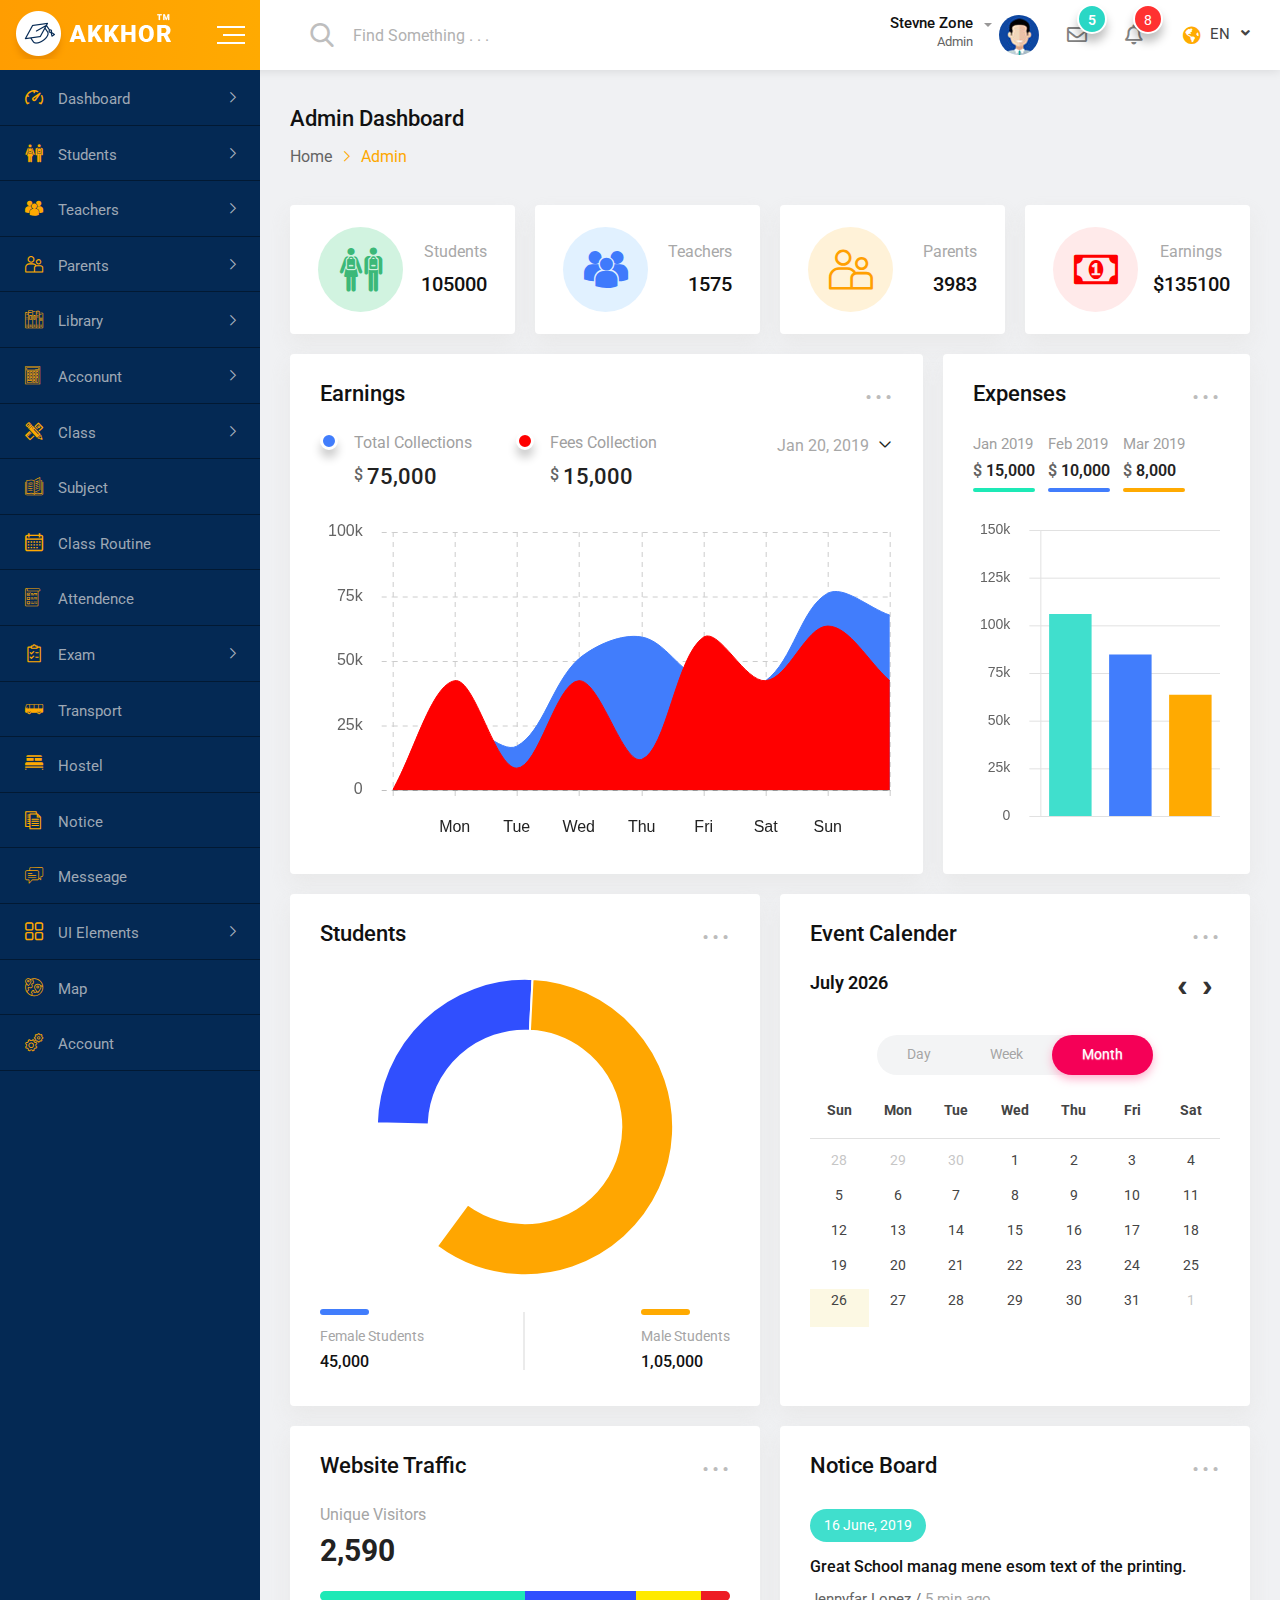
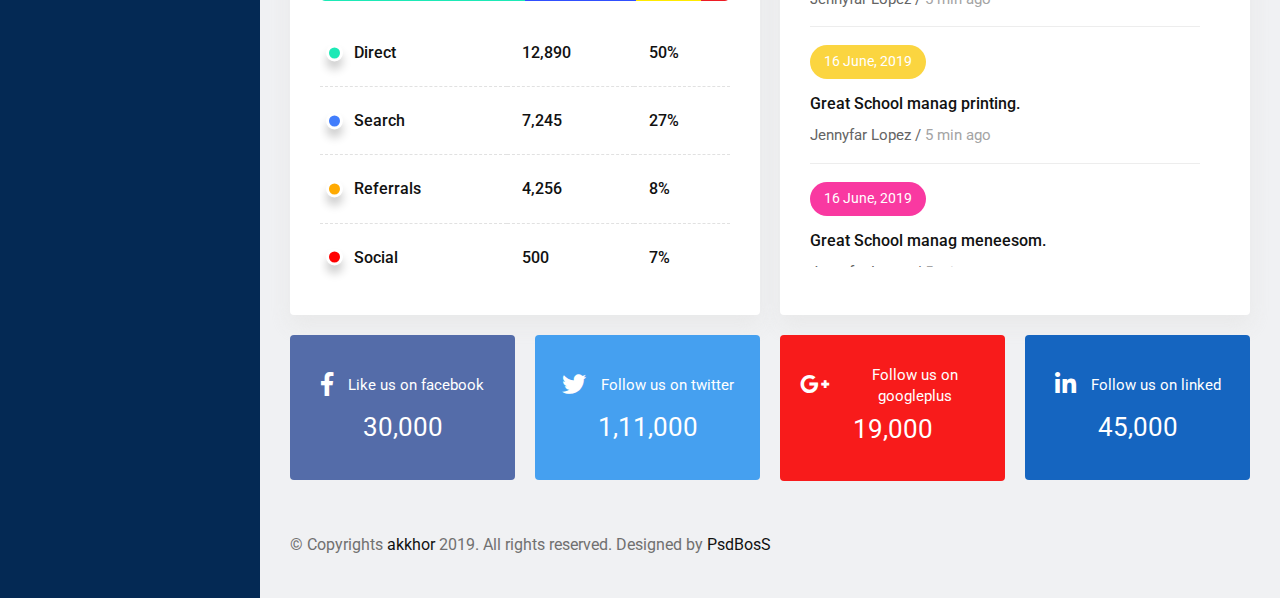
==== modules/dashboard/admin_dashboard.html @ e524b9a3 "First Push with Corrected Format" ====
<!doctype html>
<html class="no-js" lang="">

<head>
<meta charset="utf-8">
<meta http-equiv="x-ua-compatible" content="ie=edge">
<title>AKKHOR | Home 1</title>
<meta name="description" content="">
<meta name="viewport" content="width=device-width, initial-scale=1">
<!-- Favicon -->
<link rel="shortcut icon" type="image/x-icon" href="img/favicon.png">
<!-- Normalize CSS -->
<link rel="stylesheet" href="css/normalize.css">
<!-- Main CSS -->
<link rel="stylesheet" href="css/main.css">
<!-- Bootstrap CSS -->
<link rel="stylesheet" href="css/bootstrap.min.css">
<!-- Fontawesome CSS -->
<link rel="stylesheet" href="css/all.min.css">
<!-- Flaticon CSS -->
<link rel="stylesheet" href="fonts/flaticon.css">
<!-- Full Calender CSS -->
<link rel="stylesheet" href="css/fullcalendar.min.css">
<!-- Animate CSS -->
<link rel="stylesheet" href="css/animate.min.css">
<!-- Custom CSS -->
<link rel="stylesheet" href="css/style.css">
<!-- Modernize js -->
<script src="js/modernizr-3.6.0.min.js"></script>
</head>



<body>
<!-- Preloader Start Here -->
<div id="preloader"></div>
<!-- Preloader End Here -->
<div id="wrapper" class="wrapper bg-ash">
<!-- Header Menu Area Start Here -->
<div class="navbar navbar-expand-md header-menu-one bg-light">
<div class="nav-bar-header-one">
<div class="header-logo">
<a href="index.html">
<img src="img/logo.png" alt="logo">
</a>
</div>


<div class="toggle-button sidebar-toggle">
<button type="button" class="item-link">
<span class="btn-icon-wrap">
<span></span>
<span></span>
<span></span>
</span>
</button>
</div>

</div>
<div class="d-md-none mobile-nav-bar">
<button class="navbar-toggler pulse-animation" type="button" data-toggle="collapse" data-target="#mobile-navbar" aria-expanded="false">
<i class="far fa-arrow-alt-circle-down"></i>
</button>
<button type="button" class="navbar-toggler sidebar-toggle-mobile">
<i class="fas fa-bars"></i>
</button>
</div>
<div class="header-main-menu collapse navbar-collapse" id="mobile-navbar">
<ul class="navbar-nav">
<li class="navbar-item header-search-bar">
<div class="input-group stylish-input-group">
<span class="input-group-addon">
<button type="submit">
<span class="flaticon-search" aria-hidden="true"></span>
</button>
</span>
<input type="text" class="form-control" placeholder="Find Something . . .">
</div>
</li>
</ul>
<ul class="navbar-nav">
<li class="navbar-item dropdown header-admin">
<a class="navbar-nav-link dropdown-toggle" href="#" role="button" data-toggle="dropdown"
aria-expanded="false">
<div class="admin-title">
<h5 class="item-title">Stevne Zone</h5>
<span>Admin</span>
</div>
<div class="admin-img">
<img src="img/figure/admin.jpg" alt="Admin">
</div>
</a>
<div class="dropdown-menu dropdown-menu-right">
<div class="item-header">
<h6 class="item-title">Steven Zone</h6>
</div>
<div class="item-content">
<ul class="settings-list">
<li><a href="#"><i class="flaticon-user"></i>My Profile</a></li>
<li><a href="#"><i class="flaticon-list"></i>Task</a></li>
<li><a href="#"><i class="flaticon-chat-comment-oval-speech-bubble-with-text-lines"></i>Message</a></li>
<li><a href="#"><i class="flaticon-gear-loading"></i>Account Settings</a></li>
<li><a href="login.html"><i class="flaticon-turn-off"></i>Log Out</a></li>
</ul>
</div>
</div>
</li>
<li class="navbar-item dropdown header-message">
<a class="navbar-nav-link dropdown-toggle" href="#" role="button" data-toggle="dropdown"
aria-expanded="false">
<i class="far fa-envelope"></i>
<div class="item-title d-md-none text-16 mg-l-10">Message</div>
<span>5</span>
</a>

<div class="dropdown-menu dropdown-menu-right">
<div class="item-header">
<h6 class="item-title">05 Message</h6>
</div>
<div class="item-content">
<div class="media">
<div class="item-img bg-skyblue author-online">
<img src="img/figure/student11.png" alt="img">
</div>
<div class="media-body space-sm">
<div class="item-title">
<a href="#">
<span class="item-name">Maria Zaman</span> 
<span class="item-time">18:30</span> 
</a>  
</div>
<p>What is the reason of buy this item. 
Is it usefull for me.....</p>
</div>
</div>
<div class="media">
<div class="item-img bg-yellow author-online">
<img src="img/figure/student12.png" alt="img">
</div>
<div class="media-body space-sm">
<div class="item-title">
<a href="#">
<span class="item-name">Benny Roy</span> 
<span class="item-time">10:35</span> 
</a>  
</div>
<p>What is the reason of buy this item. 
Is it usefull for me.....</p>
</div>
</div>
<div class="media">
<div class="item-img bg-pink">
<img src="img/figure/student13.png" alt="img">
</div>
<div class="media-body space-sm">
<div class="item-title">
<a href="#">
<span class="item-name">Steven</span> 
<span class="item-time">02:35</span> 
</a>  
</div>
<p>What is the reason of buy this item. 
Is it usefull for me.....</p>
</div>
</div>
<div class="media">
<div class="item-img bg-violet-blue">
<img src="img/figure/student11.png" alt="img">
</div>
<div class="media-body space-sm">
<div class="item-title">
<a href="#">
<span class="item-name">Joshep Joe</span> 
<span class="item-time">12:35</span> 
</a>  
</div>
<p>What is the reason of buy this item. 
Is it usefull for me.....</p>
</div>
</div>
</div>
</div>
</li>
<li class="navbar-item dropdown header-notification">
<a class="navbar-nav-link dropdown-toggle" href="#" role="button" data-toggle="dropdown"
aria-expanded="false">
<i class="far fa-bell"></i>
<div class="item-title d-md-none text-16 mg-l-10">Notification</div>
<span>8</span>
</a>

<div class="dropdown-menu dropdown-menu-right">
<div class="item-header">
<h6 class="item-title">03 Notifiacations</h6>
</div>
<div class="item-content">
<div class="media">
<div class="item-icon bg-skyblue">
<i class="fas fa-check"></i>
</div>
<div class="media-body space-sm">
<div class="post-title">Complete Today Task</div>
<span>1 Mins ago</span>
</div>
</div>
<div class="media">
<div class="item-icon bg-orange">
<i class="fas fa-calendar-alt"></i>
</div>
<div class="media-body space-sm">
<div class="post-title">Director Metting</div>
<span>20 Mins ago</span>
</div>
</div>
<div class="media">
<div class="item-icon bg-violet-blue">
<i class="fas fa-cogs"></i>
</div>
<div class="media-body space-sm">
<div class="post-title">Update Password</div>
<span>45 Mins ago</span>
</div>
</div>
</div>
</div>
</li>
<li class="navbar-item dropdown header-language">
<a class="navbar-nav-link dropdown-toggle" href="#" role="button" 
data-toggle="dropdown" aria-expanded="false"><i class="fas fa-globe-americas"></i>EN</a>
<div class="dropdown-menu dropdown-menu-right">
<a class="dropdown-item" href="#">English</a>
<a class="dropdown-item" href="#">Spanish</a>
<a class="dropdown-item" href="#">Franchis</a>
<a class="dropdown-item" href="#">Chiness</a>
</div>
</li>
</ul>
</div>
</div>
<!-- Header Menu Area End Here -->


<!-- Page Area Start Here -->
<div class="dashboard-page-one">
<!-- Sidebar Area Start Here -->
<div class="sidebar-main sidebar-menu-one sidebar-expand-md sidebar-color">
<div class="mobile-sidebar-header d-md-none">
<div class="header-logo">
<a href="index.html"><img src="img/logo1.png" alt="logo"></a>
</div>
</div>
<div class="sidebar-menu-content">
<ul class="nav nav-sidebar-menu sidebar-toggle-view">
<li class="nav-item sidebar-nav-item">
<a href="#" class="nav-link"><i class="flaticon-dashboard"></i><span>Dashboard</span></a>
<ul class="nav sub-group-menu">
<li class="nav-item">
<a href="index.html" class="nav-link"><i class="fas fa-angle-right"></i>Admin</a>
</li>
<li class="nav-item">
<a href="index3.html" class="nav-link"><i
class="fas fa-angle-right"></i>Students</a>
</li>
<li class="nav-item">
<a href="index4.html" class="nav-link"><i class="fas fa-angle-right"></i>Parents</a>
</li>
<li class="nav-item">
<a href="index5.html" class="nav-link"><i
class="fas fa-angle-right"></i>Teachers</a>
</li>
</ul>
</li>
<li class="nav-item sidebar-nav-item">
<a href="#" class="nav-link"><i class="flaticon-classmates"></i><span>Students</span></a>
<ul class="nav sub-group-menu">
<li class="nav-item">
<a href="all-student.html" class="nav-link"><i class="fas fa-angle-right"></i>All
Students</a>
</li>
<li class="nav-item">
<a href="student-details.html" class="nav-link"><i
class="fas fa-angle-right"></i>Student Details</a>
</li>
<li class="nav-item">
<a href="admit-form.html" class="nav-link"><i
class="fas fa-angle-right"></i>Admission Form</a>
</li>
<li class="nav-item">
<a href="student-promotion.html" class="nav-link"><i
class="fas fa-angle-right"></i>Student Promotion</a>
</li>
</ul>
</li>
<li class="nav-item sidebar-nav-item">
<a href="#" class="nav-link"><i
class="flaticon-multiple-users-silhouette"></i><span>Teachers</span></a>
<ul class="nav sub-group-menu">
<li class="nav-item">
<a href="all-teacher.html" class="nav-link"><i class="fas fa-angle-right"></i>All
Teachers</a>
</li>
<li class="nav-item">
<a href="teacher-details.html" class="nav-link"><i
class="fas fa-angle-right"></i>Teacher Details</a>
</li>
<li class="nav-item">
<a href="add-teacher.html" class="nav-link"><i class="fas fa-angle-right"></i>Add
Teacher</a>
</li>
<li class="nav-item">
<a href="teacher-payment.html" class="nav-link"><i
class="fas fa-angle-right"></i>Payment</a>
</li>
</ul>
</li>
<li class="nav-item sidebar-nav-item">
<a href="#" class="nav-link"><i class="flaticon-couple"></i><span>Parents</span></a>
<ul class="nav sub-group-menu">
<li class="nav-item">
<a href="all-parents.html" class="nav-link"><i class="fas fa-angle-right"></i>All
Parents</a>
</li>
<li class="nav-item">
<a href="parents-details.html" class="nav-link"><i
class="fas fa-angle-right"></i>Parents Details</a>
</li>
<li class="nav-item">
<a href="add-parents.html" class="nav-link"><i class="fas fa-angle-right"></i>Add
Parent</a>
</li>
</ul>
</li>
<li class="nav-item sidebar-nav-item">
<a href="#" class="nav-link"><i class="flaticon-books"></i><span>Library</span></a>
<ul class="nav sub-group-menu">
<li class="nav-item">
<a href="all-book.html" class="nav-link"><i class="fas fa-angle-right"></i>All
Book</a>
</li>
<li class="nav-item">
<a href="add-book.html" class="nav-link"><i class="fas fa-angle-right"></i>Add New
Book</a>
</li>
</ul>
</li>
<li class="nav-item sidebar-nav-item">
<a href="#" class="nav-link"><i class="flaticon-technological"></i><span>Acconunt</span></a>
<ul class="nav sub-group-menu">
<li class="nav-item">
<a href="all-fees.html" class="nav-link"><i class="fas fa-angle-right"></i>All Fees
Collection</a>
</li>
<li class="nav-item">
<a href="all-expense.html" class="nav-link"><i
class="fas fa-angle-right"></i>Expenses</a>
</li>
<li class="nav-item">
<a href="add-expense.html" class="nav-link"><i class="fas fa-angle-right"></i>Add
Expenses</a>
</li>
</ul>
</li>
<li class="nav-item sidebar-nav-item">
<a href="#" class="nav-link"><i
class="flaticon-maths-class-materials-cross-of-a-pencil-and-a-ruler"></i><span>Class</span></a>
<ul class="nav sub-group-menu">
<li class="nav-item">
<a href="all-class.html" class="nav-link"><i class="fas fa-angle-right"></i>All
Classes</a>
</li>
<li class="nav-item">
<a href="add-class.html" class="nav-link"><i class="fas fa-angle-right"></i>Add New
Class</a>
</li>
</ul>
</li>
<li class="nav-item">
<a href="all-subject.html" class="nav-link"><i
class="flaticon-open-book"></i><span>Subject</span></a>
</li>
<li class="nav-item">
<a href="class-routine.html" class="nav-link"><i class="flaticon-calendar"></i><span>Class
Routine</span></a>
</li>
<li class="nav-item">
<a href="student-attendence.html" class="nav-link"><i
class="flaticon-checklist"></i><span>Attendence</span></a>
</li>
<li class="nav-item sidebar-nav-item">
<a href="#" class="nav-link"><i class="flaticon-shopping-list"></i><span>Exam</span></a>
<ul class="nav sub-group-menu">
<li class="nav-item">
<a href="exam-schedule.html" class="nav-link"><i class="fas fa-angle-right"></i>Exam
Schedule</a>
</li>
<li class="nav-item">
<a href="exam-grade.html" class="nav-link"><i class="fas fa-angle-right"></i>Exam
Grades</a>
</li>
</ul>
</li>
<li class="nav-item">
<a href="transport.html" class="nav-link"><i
class="flaticon-bus-side-view"></i><span>Transport</span></a>
</li>
<li class="nav-item">
<a href="hostel.html" class="nav-link"><i class="flaticon-bed"></i><span>Hostel</span></a>
</li>
<li class="nav-item">
<a href="notice-board.html" class="nav-link"><i
class="flaticon-script"></i><span>Notice</span></a>
</li>
<li class="nav-item">
<a href="messaging.html" class="nav-link"><i
class="flaticon-chat"></i><span>Messeage</span></a>
</li>
<li class="nav-item sidebar-nav-item">
<a href="#" class="nav-link"><i class="flaticon-menu-1"></i><span>UI Elements</span></a>
<ul class="nav sub-group-menu">
<li class="nav-item">
<a href="notification-alart.html" class="nav-link"><i class="fas fa-angle-right"></i>Alart</a>
</li>
<li class="nav-item">
<a href="button.html" class="nav-link"><i class="fas fa-angle-right"></i>Button</a>
</li>
<li class="nav-item">
<a href="grid.html" class="nav-link"><i class="fas fa-angle-right"></i>Grid</a>
</li>
<li class="nav-item">
<a href="modal.html" class="nav-link"><i class="fas fa-angle-right"></i>Modal</a>
</li>
<li class="nav-item">
<a href="progress-bar.html" class="nav-link"><i class="fas fa-angle-right"></i>Progress Bar</a>
</li>
<li class="nav-item">
<a href="ui-tab.html" class="nav-link"><i class="fas fa-angle-right"></i>Tab</a>
</li>
<li class="nav-item">
<a href="ui-widget.html" class="nav-link"><i
class="fas fa-angle-right"></i>Widget</a>
</li>
</ul>
</li>
<li class="nav-item">
<a href="map.html" class="nav-link"><i
class="flaticon-planet-earth"></i><span>Map</span></a>
</li>
<li class="nav-item">
<a href="account-settings.html" class="nav-link"><i
class="flaticon-settings"></i><span>Account</span></a>
</li>
</ul>
</div>
</div>
<!-- Sidebar Area End Here -->



<div class="dashboard-content-one">
<!-- Breadcubs Area Start Here -->
<div class="breadcrumbs-area">
<h3>Admin Dashboard</h3>
<ul>
<li>
<a href="index.html">Home</a>
</li>
<li>Admin</li>
</ul>
</div>
<!-- Breadcubs Area End Here -->



<!-- Dashboard summery Start Here -->
<div class="row gutters-20">
<div class="col-xl-3 col-sm-6 col-12">
<div class="dashboard-summery-one mg-b-20">
<div class="row align-items-center">
<div class="col-6">
<div class="item-icon bg-light-green ">
<i class="flaticon-classmates text-green"></i>
</div>
</div>
<div class="col-6">
<div class="item-content">
<div class="item-title">Students</div>
<div class="item-number"><span class="counter" data-num="150000">1,50,000</span></div>
</div>
</div>
</div>
</div>
</div>
<div class="col-xl-3 col-sm-6 col-12">
<div class="dashboard-summery-one mg-b-20">
<div class="row align-items-center">
<div class="col-6">
<div class="item-icon bg-light-blue">
<i class="flaticon-multiple-users-silhouette text-blue"></i>
</div>
</div>
<div class="col-6">
<div class="item-content">
<div class="item-title">Teachers</div>
<div class="item-number"><span class="counter" data-num="2250">2,250</span></div>
</div>
</div>
</div>
</div>
</div>
<div class="col-xl-3 col-sm-6 col-12">
<div class="dashboard-summery-one mg-b-20">
<div class="row align-items-center">
<div class="col-6">
<div class="item-icon bg-light-yellow">
<i class="flaticon-couple text-orange"></i>
</div>
</div>
<div class="col-6">
<div class="item-content">
<div class="item-title">Parents</div>
<div class="item-number"><span class="counter" data-num="5690">5,690</span></div>
</div>
</div>
</div>
</div>
</div>
<div class="col-xl-3 col-sm-6 col-12">
<div class="dashboard-summery-one mg-b-20">
<div class="row align-items-center">
<div class="col-6">
<div class="item-icon bg-light-red">
<i class="flaticon-money text-red"></i>
</div>
</div>
<div class="col-6">
<div class="item-content">
<div class="item-title">Earnings</div>
<div class="item-number"><span>$</span><span class="counter" data-num="193000">1,93,000</span></div>
</div>
</div>
</div>
</div>
</div>
</div>
<!-- Dashboard summery End Here -->



<!-- Dashboard Content Start Here -->
<div class="row gutters-20">
<div class="col-12 col-xl-8 col-6-xxxl">
<div class="card dashboard-card-one pd-b-20">
<div class="card-body">
<div class="heading-layout1">
<div class="item-title">
<h3>Earnings</h3>
</div>
<div class="dropdown">
<a class="dropdown-toggle" href="#" role="button" data-toggle="dropdown"
aria-expanded="false">...</a>

<div class="dropdown-menu dropdown-menu-right">
<a class="dropdown-item" href="#"><i
class="fas fa-times text-orange-red"></i>Close</a>
<a class="dropdown-item" href="#"><i
class="fas fa-cogs text-dark-pastel-green"></i>Edit</a>
<a class="dropdown-item" href="#"><i
class="fas fa-redo-alt text-orange-peel"></i>Refresh</a>
</div>
</div>
</div>
<div class="earning-report">
<div class="item-content">
<div class="single-item pseudo-bg-blue">
<h4>Total Collections</h4>
<span>75,000</span>
</div>
<div class="single-item pseudo-bg-red">
<h4>Fees Collection</h4>
<span>15,000</span>
</div>
</div>
<div class="dropdown">
<a class="date-dropdown-toggle" href="#" role="button" data-toggle="dropdown"
aria-expanded="false">Jan 20, 2019</a>
<div class="dropdown-menu dropdown-menu-right">
<a class="dropdown-item" href="#">Jan 20, 2019</a>
<a class="dropdown-item" href="#">Jan 20, 2021</a>
<a class="dropdown-item" href="#">Jan 20, 2020</a>
</div>
</div>
</div>
<div class="earning-chart-wrap">
<canvas id="earning-line-chart" width="660" height="320"></canvas>
</div>
</div>
</div>
</div>
<div class="col-12 col-xl-4 col-3-xxxl">
<div class="card dashboard-card-two pd-b-20">
<div class="card-body">
<div class="heading-layout1">
<div class="item-title">
<h3>Expenses</h3>
</div>
<div class="dropdown">
<a class="dropdown-toggle" href="#" role="button" data-toggle="dropdown"
aria-expanded="false">...</a>

<div class="dropdown-menu dropdown-menu-right">
<a class="dropdown-item" href="#"><i
class="fas fa-times text-orange-red"></i>Close</a>
<a class="dropdown-item" href="#"><i
class="fas fa-cogs text-dark-pastel-green"></i>Edit</a>
<a class="dropdown-item" href="#"><i
class="fas fa-redo-alt text-orange-peel"></i>Refresh</a>
</div>
</div>
</div>
<div class="expense-report">
<div class="monthly-expense pseudo-bg-Aquamarine">
<div class="expense-date">Jan 2019</div>
<div class="expense-amount"><span>$</span> 15,000</div>
</div>
<div class="monthly-expense pseudo-bg-blue">
<div class="expense-date">Feb 2019</div>
<div class="expense-amount"><span>$</span> 10,000</div>
</div>
<div class="monthly-expense pseudo-bg-yellow">
<div class="expense-date">Mar 2019</div>
<div class="expense-amount"><span>$</span> 8,000</div>
</div>
</div>
<div class="expense-chart-wrap">
<canvas id="expense-bar-chart" width="100" height="300"></canvas>
</div>
</div>
</div>
</div>
<div class="col-12 col-xl-6 col-3-xxxl">
<div class="card dashboard-card-three pd-b-20">
<div class="card-body">
<div class="heading-layout1">
<div class="item-title">
<h3>Students</h3>
</div>
<div class="dropdown">
<a class="dropdown-toggle" href="#" role="button" data-toggle="dropdown"
aria-expanded="false">...</a>

<div class="dropdown-menu dropdown-menu-right">
<a class="dropdown-item" href="#"><i
class="fas fa-times text-orange-red"></i>Close</a>
<a class="dropdown-item" href="#"><i
class="fas fa-cogs text-dark-pastel-green"></i>Edit</a>
<a class="dropdown-item" href="#"><i
class="fas fa-redo-alt text-orange-peel"></i>Refresh</a>
</div>
</div>
</div>
<div class="doughnut-chart-wrap">
<canvas id="student-doughnut-chart" width="100" height="300"></canvas>
</div>
<div class="student-report">
<div class="student-count pseudo-bg-blue">
<h4 class="item-title">Female Students</h4>
<div class="item-number">45,000</div>
</div>
<div class="student-count pseudo-bg-yellow">
<h4 class="item-title">Male Students</h4>
<div class="item-number">1,05,000</div>
</div>
</div>
</div>
</div>
</div>
<div class="col-12 col-xl-6 col-4-xxxl">
<div class="card dashboard-card-four pd-b-20">
<div class="card-body">
<div class="heading-layout1">
<div class="item-title">
<h3>Event Calender</h3>
</div>
<div class="dropdown">
<a class="dropdown-toggle" href="#" role="button" data-toggle="dropdown"
aria-expanded="false">...</a>

<div class="dropdown-menu dropdown-menu-right">
<a class="dropdown-item" href="#"><i
class="fas fa-times text-orange-red"></i>Close</a>
<a class="dropdown-item" href="#"><i
class="fas fa-cogs text-dark-pastel-green"></i>Edit</a>
<a class="dropdown-item" href="#"><i
class="fas fa-redo-alt text-orange-peel"></i>Refresh</a>
</div>
</div>
</div>
<div class="calender-wrap">
<div id="fc-calender" class="fc-calender"></div>
</div>
</div>
</div>
</div>
<div class="col-lg-6 col-xl-6 col-4-xxxl">
<div class="card dashboard-card-five pd-b-20">
<div class="card-body pd-b-14">
<div class="heading-layout1">
<div class="item-title">
<h3>Website Traffic</h3>
</div>
<div class="dropdown">
<a class="dropdown-toggle" href="#" role="button" data-toggle="dropdown"
aria-expanded="false">...</a>

<div class="dropdown-menu dropdown-menu-right">
<a class="dropdown-item" href="#"><i
class="fas fa-times text-orange-red"></i>Close</a>
<a class="dropdown-item" href="#"><i
class="fas fa-cogs text-dark-pastel-green"></i>Edit</a>
<a class="dropdown-item" href="#"><i
class="fas fa-redo-alt text-orange-peel"></i>Refresh</a>
</div>
</div>
</div>
<h6 class="traffic-title">Unique Visitors</h6>
<div class="traffic-number">2,590</div>
<div class="traffic-bar">
<div class="direct" data-toggle="tooltip" data-placement="top" title="Direct">
</div>
<div class="search" data-toggle="tooltip" data-placement="top" title="Search">
</div>
<div class="referrals" data-toggle="tooltip" data-placement="top" title="Referrals">
</div>
<div class="social" data-toggle="tooltip" data-placement="top" title="Social">
</div>
</div>
<div class="traffic-table table-responsive">
<table class="table">
<tbody>
<tr>
<td class="t-title pseudo-bg-Aquamarine">Direct</td>
<td>12,890</td>
<td>50%</td>
</tr>
<tr>
<td class="t-title pseudo-bg-blue">Search</td>
<td>7,245</td>
<td>27%</td>
</tr>
<tr>
<td class="t-title pseudo-bg-yellow">Referrals</td>
<td>4,256</td>
<td>8%</td>
</tr>
<tr>
<td class="t-title pseudo-bg-red">Social</td>
<td>500</td>
<td>7%</td>
</tr>
</tbody>
</table>
</div>
</div>
</div>
</div>
<div class="col-lg-6 col-xl-6 col-4-xxxl">
<div class="card dashboard-card-six pd-b-20">
<div class="card-body">
<div class="heading-layout1 mg-b-17">
<div class="item-title">
<h3>Notice Board</h3>
</div>
<div class="dropdown">
<a class="dropdown-toggle" href="#" role="button" data-toggle="dropdown"
aria-expanded="false">...</a>

<div class="dropdown-menu dropdown-menu-right">
<a class="dropdown-item" href="#"><i
class="fas fa-times text-orange-red"></i>Close</a>
<a class="dropdown-item" href="#"><i
class="fas fa-cogs text-dark-pastel-green"></i>Edit</a>
<a class="dropdown-item" href="#"><i
class="fas fa-redo-alt text-orange-peel"></i>Refresh</a>
</div>
</div>
</div>
<div class="notice-box-wrap">
<div class="notice-list">
<div class="post-date bg-skyblue">16 June, 2019</div>
<h6 class="notice-title"><a href="#">Great School manag mene esom text of the
printing.</a></h6>
<div class="entry-meta"> Jennyfar Lopez / <span>5 min ago</span></div>
</div>
<div class="notice-list">
<div class="post-date bg-yellow">16 June, 2019</div>
<h6 class="notice-title"><a href="#">Great School manag printing.</a></h6>
<div class="entry-meta"> Jennyfar Lopez / <span>5 min ago</span></div>
</div>
<div class="notice-list">
<div class="post-date bg-pink">16 June, 2019</div>
<h6 class="notice-title"><a href="#">Great School manag meneesom.</a></h6>
<div class="entry-meta"> Jennyfar Lopez / <span>5 min ago</span></div>
</div>
<div class="notice-list">
<div class="post-date bg-skyblue">16 June, 2019</div>
<h6 class="notice-title"><a href="#">Great School manag mene esom text of the
printing.</a></h6>
<div class="entry-meta"> Jennyfar Lopez / <span>5 min ago</span></div>
</div>
<div class="notice-list">
<div class="post-date bg-yellow">16 June, 2019</div>
<h6 class="notice-title"><a href="#">Great School manag printing.</a></h6>
<div class="entry-meta"> Jennyfar Lopez / <span>5 min ago</span></div>
</div>
<div class="notice-list">
<div class="post-date bg-pink">16 June, 2019</div>
<h6 class="notice-title"><a href="#">Great School manag meneesom.</a></h6>
<div class="entry-meta"> Jennyfar Lopez / <span>5 min ago</span></div>
</div>
</div>
</div>
</div>
</div>
</div>
<!-- Dashboard Content End Here -->





<!-- Social Media Start Here -->
<div class="row gutters-20">
<div class="col-lg-3 col-sm-6 col-12">
<div class="card dashboard-card-seven">
<div class="social-media bg-fb hover-fb">
<div class="media media-none--lg">
<div class="social-icon">
<i class="fab fa-facebook-f"></i>
</div>
<div class="media-body space-sm">
<h6 class="item-title">Like us on facebook</h6>
</div>
</div>
<div class="social-like">30,000</div>
</div>
</div>
</div>
<div class="col-lg-3 col-sm-6 col-12">
<div class="card dashboard-card-seven">
<div class="social-media bg-twitter hover-twitter">
<div class="media media-none--lg">
<div class="social-icon">
<i class="fab fa-twitter"></i>
</div>
<div class="media-body space-sm">
<h6 class="item-title">Follow us on twitter</h6>
</div>
</div>
<div class="social-like">1,11,000</div>
</div>
</div>
</div>
<div class="col-lg-3 col-sm-6 col-12">
<div class="card dashboard-card-seven">
<div class="social-media bg-gplus hover-gplus">
<div class="media media-none--lg">
<div class="social-icon">
<i class="fab fa-google-plus-g"></i>
</div>
<div class="media-body space-sm">
<h6 class="item-title">Follow us on googleplus</h6>
</div>
</div>
<div class="social-like">19,000</div>
</div>
</div>
</div>
<div class="col-lg-3 col-sm-6 col-12">
<div class="card dashboard-card-seven">
<div class="social-media bg-linkedin hover-linked">
<div class="media media-none--lg">
<div class="social-icon">
<i class="fab fa-linkedin-in"></i>
</div>
<div class="media-body space-sm">
<h6 class="item-title">Follow us on linked</h6>
</div>
</div>
<div class="social-like">45,000</div>
</div>
</div>
</div>
</div>
<!-- Social Media End Here -->



<!-- Footer Area Start Here -->
<footer class="footer-wrap-layout1">
<div class="copyright">© Copyrights <a href="#">akkhor</a> 2019. All rights reserved. Designed by <a
href="#">PsdBosS</a></div>
</footer>
<!-- Footer Area End Here -->
</div>
</div>
<!-- Page Area End Here -->
</div>
<!-- jquery-->
<script src="js/jquery-3.3.1.min.js"></script>
<!-- Plugins js -->
<script src="js/plugins.js"></script>
<!-- Popper js -->
<script src="js/popper.min.js"></script>
<!-- Bootstrap js -->
<script src="js/bootstrap.min.js"></script>
<!-- Counterup Js -->
<script src="js/jquery.counterup.min.js"></script>
<!-- Moment Js -->
<script src="js/moment.min.js"></script>
<!-- Waypoints Js -->
<script src="js/jquery.waypoints.min.js"></script>
<!-- Scroll Up Js -->
<script src="js/jquery.scrollUp.min.js"></script>
<!-- Full Calender Js -->
<script src="js/fullcalendar.min.js"></script>
<!-- Chart Js -->
<script src="js/Chart.min.js"></script>
<!-- Custom Js -->
<script src="js/main.js"></script>

</body>

</html>
---- modules/dashboard/css/main.css ----
/*! HTML5 Boilerplate v6.1.0 | MIT License | https://html5boilerplate.com/ */

/*
 * What follows is the result of much research on cross-browser styling.
 * Credit left inline and big thanks to Nicolas Gallagher, Jonathan Neal,
 * Kroc Camen, and the H5BP dev community and team.
 */

/* ==========================================================================
   Base styles: opinionated defaults
   ========================================================================== */

html {
    color: #222;
    font-size: 1em;
    line-height: 1.4;
}

/*
 * Remove text-shadow in selection highlight:
 * https://twitter.com/miketaylr/status/12228805301
 *
 * Vendor-prefixed and regular ::selection selectors cannot be combined:
 * https://stackoverflow.com/a/16982510/7133471
 *
 * Customize the background color to match your design.
 */

::-moz-selection {
    background: #b3d4fc;
    text-shadow: none;
}

::selection {
    background: #b3d4fc;
    text-shadow: none;
}

/*
 * A better looking default horizontal rule
 */

hr {
    display: block;
    height: 1px;
    border: 0;
    border-top: 1px solid #ccc;
    margin: 1em 0;
    padding: 0;
}

/*
 * Remove the gap between audio, canvas, iframes,
 * images, videos and the bottom of their containers:
 * https://github.com/h5bp/html5-boilerplate/issues/440
 */

audio,
canvas,
iframe,
img,
svg,
video {
    vertical-align: middle;
}

/*
 * Remove default fieldset styles.
 */

fieldset {
    border: 0;
    margin: 0;
    padding: 0;
}

/*
 * Allow only vertical resizing of textareas.
 */

textarea {
    resize: vertical;
}

/* ==========================================================================
   Browser Upgrade Prompt
   ========================================================================== */

.browserupgrade {
    margin: 0.2em 0;
    background: #ccc;
    color: #000;
    padding: 0.2em 0;
}

/* ==========================================================================
   Author's custom styles
   ========================================================================== */

















/* ==========================================================================
   Helper classes
   ========================================================================== */

/*
 * Hide visually and from screen readers
 */

.hidden {
    display: none !important;
}

/*
 * Hide only visually, but have it available for screen readers:
 * https://snook.ca/archives/html_and_css/hiding-content-for-accessibility
 *
 * 1. For long content, line feeds are not interpreted as spaces and small width
 *    causes content to wrap 1 word per line:
 *    https://medium.com/@jessebeach/beware-smushed-off-screen-accessible-text-5952a4c2cbfe
 */

.visuallyhidden {
    border: 0;
    clip: rect(0 0 0 0);
    height: 1px;
    margin: -1px;
    overflow: hidden;
    padding: 0;
    position: absolute;
    width: 1px;
    white-space: nowrap; /* 1 */
}

/*
 * Extends the .visuallyhidden class to allow the element
 * to be focusable when navigated to via the keyboard:
 * https://www.drupal.org/node/897638
 */

.visuallyhidden.focusable:active,
.visuallyhidden.focusable:focus {
    clip: auto;
    height: auto;
    margin: 0;
    overflow: visible;
    position: static;
    width: auto;
    white-space: inherit;
}

/*
 * Hide visually and from screen readers, but maintain layout
 */

.invisible {
    visibility: hidden;
}

/*
 * Clearfix: contain floats
 *
 * For modern browsers
 * 1. The space content is one way to avoid an Opera bug when the
 *    `contenteditable` attribute is included anywhere else in the document.
 *    Otherwise it causes space to appear at the top and bottom of elements
 *    that receive the `clearfix` class.
 * 2. The use of `table` rather than `block` is only necessary if using
 *    `:before` to contain the top-margins of child elements.
 */

.clearfix:before,
.clearfix:after {
    content: " "; /* 1 */
    display: table; /* 2 */
}

.clearfix:after {
    clear: both;
}

/* ==========================================================================
   EXAMPLE Media Queries for Responsive Design.
   These examples override the primary ('mobile first') styles.
   Modify as content requires.
   ========================================================================== */

@media only screen and (min-width: 35em) {
    /* Style adjustments for viewports that meet the condition */
}

@media print,
       (-webkit-min-device-pixel-ratio: 1.25),
       (min-resolution: 1.25dppx),
       (min-resolution: 120dpi) {
    /* Style adjustments for high resolution devices */
}

/* ==========================================================================
   Print styles.
   Inlined to avoid the additional HTTP request:
   https://www.phpied.com/delay-loading-your-print-css/
   ========================================================================== */

@media print {
    *,
    *:before,
    *:after {
        background: transparent !important;
        color: #000 !important; /* Black prints faster */
        -webkit-box-shadow: none !important;
        box-shadow: none !important;
        text-shadow: none !important;
    }

    a,
    a:visited {
        text-decoration: underline;
    }

    a[href]:after {
        content: " (" attr(href) ")";
    }

    abbr[title]:after {
        content: " (" attr(title) ")";
    }

    /*
     * Don't show links that are fragment identifiers,
     * or use the `javascript:` pseudo protocol
     */

    a[href^="#"]:after,
    a[href^="javascript:"]:after {
        content: "";
    }

    pre {
        white-space: pre-wrap !important;
    }
    pre,
    blockquote {
        border: 1px solid #999;
        page-break-inside: avoid;
    }

    /*
     * Printing Tables:
     * http://css-discuss.incutio.com/wiki/Printing_Tables
     */

    thead {
        display: table-header-group;
    }

    tr,
    img {
        page-break-inside: avoid;
    }

    p,
    h2,
    h3 {
        orphans: 3;
        widows: 3;
    }

    h2,
    h3 {
        page-break-after: avoid;
    }
}
---- modules/dashboard/css/all.min.css ----
.fa,.fab,.fal,.far,.fas{-moz-osx-font-smoothing:grayscale;-webkit-font-smoothing:antialiased;display:inline-block;font-style:normal;font-variant:normal;text-rendering:auto;line-height:1}.fa-lg{font-size:1.33333em;line-height:.75em;vertical-align:-.0667em}.fa-xs{font-size:.75em}.fa-sm{font-size:.875em}.fa-1x{font-size:1em}.fa-2x{font-size:2em}.fa-3x{font-size:3em}.fa-4x{font-size:4em}.fa-5x{font-size:5em}.fa-6x{font-size:6em}.fa-7x{font-size:7em}.fa-8x{font-size:8em}.fa-9x{font-size:9em}.fa-10x{font-size:10em}.fa-fw{text-align:center;width:1.25em}.fa-ul{list-style-type:none;margin-left:2.5em;padding-left:0}.fa-ul>li{position:relative}.fa-li{left:-2em;position:absolute;text-align:center;width:2em;line-height:inherit}.fa-border{border:.08em solid #eee;border-radius:.1em;padding:.2em .25em .15em}.fa-pull-left{float:left}.fa-pull-right{float:right}.fa.fa-pull-left,.fab.fa-pull-left,.fal.fa-pull-left,.far.fa-pull-left,.fas.fa-pull-left{margin-right:.3em}.fa.fa-pull-right,.fab.fa-pull-right,.fal.fa-pull-right,.far.fa-pull-right,.fas.fa-pull-right{margin-left:.3em}.fa-spin{animation:fa-spin 2s infinite linear}.fa-pulse{animation:fa-spin 1s infinite steps(8)}@keyframes fa-spin{0%{transform:rotate(0deg)}to{transform:rotate(1turn)}}.fa-rotate-90{-ms-filter:"progid:DXImageTransform.Microsoft.BasicImage(rotation=1)";transform:rotate(90deg)}.fa-rotate-180{-ms-filter:"progid:DXImageTransform.Microsoft.BasicImage(rotation=2)";transform:rotate(180deg)}.fa-rotate-270{-ms-filter:"progid:DXImageTransform.Microsoft.BasicImage(rotation=3)";transform:rotate(270deg)}.fa-flip-horizontal{-ms-filter:"progid:DXImageTransform.Microsoft.BasicImage(rotation=0, mirror=1)";transform:scaleX(-1)}.fa-flip-vertical{transform:scaleY(-1)}.fa-flip-both,.fa-flip-horizontal.fa-flip-vertical,.fa-flip-vertical{-ms-filter:"progid:DXImageTransform.Microsoft.BasicImage(rotation=2, mirror=1)"}.fa-flip-both,.fa-flip-horizontal.fa-flip-vertical{transform:scale(-1)}:root .fa-flip-both,:root .fa-flip-horizontal,:root .fa-flip-vertical,:root .fa-rotate-90,:root .fa-rotate-180,:root .fa-rotate-270{filter:none}.fa-stack{display:inline-block;height:2em;line-height:2em;position:relative;vertical-align:middle;width:2.5em}.fa-stack-1x,.fa-stack-2x{left:0;position:absolute;text-align:center;width:100%}.fa-stack-1x{line-height:inherit}.fa-stack-2x{font-size:2em}.fa-inverse{color:#fff}.fa-500px:before{content:"\f26e"}.fa-accessible-icon:before{content:"\f368"}.fa-accusoft:before{content:"\f369"}.fa-acquisitions-incorporated:before{content:"\f6af"}.fa-ad:before{content:"\f641"}.fa-address-book:before{content:"\f2b9"}.fa-address-card:before{content:"\f2bb"}.fa-adjust:before{content:"\f042"}.fa-adn:before{content:"\f170"}.fa-adobe:before{content:"\f778"}.fa-adversal:before{content:"\f36a"}.fa-affiliatetheme:before{content:"\f36b"}.fa-air-freshener:before{content:"\f5d0"}.fa-algolia:before{content:"\f36c"}.fa-align-center:before{content:"\f037"}.fa-align-justify:before{content:"\f039"}.fa-align-left:before{content:"\f036"}.fa-align-right:before{content:"\f038"}.fa-alipay:before{content:"\f642"}.fa-allergies:before{content:"\f461"}.fa-amazon:before{content:"\f270"}.fa-amazon-pay:before{content:"\f42c"}.fa-ambulance:before{content:"\f0f9"}.fa-american-sign-language-interpreting:before{content:"\f2a3"}.fa-amilia:before{content:"\f36d"}.fa-anchor:before{content:"\f13d"}.fa-android:before{content:"\f17b"}.fa-angellist:before{content:"\f209"}.fa-angle-double-down:before{content:"\f103"}.fa-angle-double-left:before{content:"\f100"}.fa-angle-double-right:before{content:"\f101"}.fa-angle-double-up:before{content:"\f102"}.fa-angle-down:before{content:"\f107"}.fa-angle-left:before{content:"\f104"}.fa-angle-right:before{content:"\f105"}.fa-angle-up:before{content:"\f106"}.fa-angry:before{content:"\f556"}.fa-angrycreative:before{content:"\f36e"}.fa-angular:before{content:"\f420"}.fa-ankh:before{content:"\f644"}.fa-app-store:before{content:"\f36f"}.fa-app-store-ios:before{content:"\f370"}.fa-apper:before{content:"\f371"}.fa-apple:before{content:"\f179"}.fa-apple-alt:before{content:"\f5d1"}.fa-apple-pay:before{content:"\f415"}.fa-archive:before{content:"\f187"}.fa-archway:before{content:"\f557"}.fa-arrow-alt-circle-down:before{content:"\f358"}.fa-arrow-alt-circle-left:before{content:"\f359"}.fa-arrow-alt-circle-right:before{content:"\f35a"}.fa-arrow-alt-circle-up:before{content:"\f35b"}.fa-arrow-circle-down:before{content:"\f0ab"}.fa-arrow-circle-left:before{content:"\f0a8"}.fa-arrow-circle-right:before{content:"\f0a9"}.fa-arrow-circle-up:before{content:"\f0aa"}.fa-arrow-down:before{content:"\f063"}.fa-arrow-left:before{content:"\f060"}.fa-arrow-right:before{content:"\f061"}.fa-arrow-up:before{content:"\f062"}.fa-arrows-alt:before{content:"\f0b2"}.fa-arrows-alt-h:before{content:"\f337"}.fa-arrows-alt-v:before{content:"\f338"}.fa-artstation:before{content:"\f77a"}.fa-assistive-listening-systems:before{content:"\f2a2"}.fa-asterisk:before{content:"\f069"}.fa-asymmetrik:before{content:"\f372"}.fa-at:before{content:"\f1fa"}.fa-atlas:before{content:"\f558"}.fa-atlassian:before{content:"\f77b"}.fa-atom:before{content:"\f5d2"}.fa-audible:before{content:"\f373"}.fa-audio-description:before{content:"\f29e"}.fa-autoprefixer:before{content:"\f41c"}.fa-avianex:before{content:"\f374"}.fa-aviato:before{content:"\f421"}.fa-award:before{content:"\f559"}.fa-aws:before{content:"\f375"}.fa-baby:before{content:"\f77c"}.fa-baby-carriage:before{content:"\f77d"}.fa-backspace:before{content:"\f55a"}.fa-backward:before{content:"\f04a"}.fa-bacon:before{content:"\f7e5"}.fa-balance-scale:before{content:"\f24e"}.fa-ban:before{content:"\f05e"}.fa-band-aid:before{content:"\f462"}.fa-bandcamp:before{content:"\f2d5"}.fa-barcode:before{content:"\f02a"}.fa-bars:before{content:"\f0c9"}.fa-baseball-ball:before{content:"\f433"}.fa-basketball-ball:before{content:"\f434"}.fa-bath:before{content:"\f2cd"}.fa-battery-empty:before{content:"\f244"}.fa-battery-full:before{content:"\f240"}.fa-battery-half:before{content:"\f242"}.fa-battery-quarter:before{content:"\f243"}.fa-battery-three-quarters:before{content:"\f241"}.fa-bed:before{content:"\f236"}.fa-beer:before{content:"\f0fc"}.fa-behance:before{content:"\f1b4"}.fa-behance-square:before{content:"\f1b5"}.fa-bell:before{content:"\f0f3"}.fa-bell-slash:before{content:"\f1f6"}.fa-bezier-curve:before{content:"\f55b"}.fa-bible:before{content:"\f647"}.fa-bicycle:before{content:"\f206"}.fa-bimobject:before{content:"\f378"}.fa-binoculars:before{content:"\f1e5"}.fa-biohazard:before{content:"\f780"}.fa-birthday-cake:before{content:"\f1fd"}.fa-bitbucket:before{content:"\f171"}.fa-bitcoin:before{content:"\f379"}.fa-bity:before{content:"\f37a"}.fa-black-tie:before{content:"\f27e"}.fa-blackberry:before{content:"\f37b"}.fa-blender:before{content:"\f517"}.fa-blender-phone:before{content:"\f6b6"}.fa-blind:before{content:"\f29d"}.fa-blog:before{content:"\f781"}.fa-blogger:before{content:"\f37c"}.fa-blogger-b:before{content:"\f37d"}.fa-bluetooth:before{content:"\f293"}.fa-bluetooth-b:before{content:"\f294"}.fa-bold:before{content:"\f032"}.fa-bolt:before{content:"\f0e7"}.fa-bomb:before{content:"\f1e2"}.fa-bone:before{content:"\f5d7"}.fa-bong:before{content:"\f55c"}.fa-book:before{content:"\f02d"}.fa-book-dead:before{content:"\f6b7"}.fa-book-medical:before{content:"\f7e6"}.fa-book-open:before{content:"\f518"}.fa-book-reader:before{content:"\f5da"}.fa-bookmark:before{content:"\f02e"}.fa-bowling-ball:before{content:"\f436"}.fa-box:before{content:"\f466"}.fa-box-open:before{content:"\f49e"}.fa-boxes:before{content:"\f468"}.fa-braille:before{content:"\f2a1"}.fa-brain:before{content:"\f5dc"}.fa-bread-slice:before{content:"\f7ec"}.fa-briefcase:before{content:"\f0b1"}.fa-briefcase-medical:before{content:"\f469"}.fa-broadcast-tower:before{content:"\f519"}.fa-broom:before{content:"\f51a"}.fa-brush:before{content:"\f55d"}.fa-btc:before{content:"\f15a"}.fa-bug:before{content:"\f188"}.fa-building:before{content:"\f1ad"}.fa-bullhorn:before{content:"\f0a1"}.fa-bullseye:before{content:"\f140"}.fa-burn:before{content:"\f46a"}.fa-buromobelexperte:before{content:"\f37f"}.fa-bus:before{content:"\f207"}.fa-bus-alt:before{content:"\f55e"}.fa-business-time:before{content:"\f64a"}.fa-buysellads:before{content:"\f20d"}.fa-calculator:before{content:"\f1ec"}.fa-calendar:before{content:"\f133"}.fa-calendar-alt:before{content:"\f073"}.fa-calendar-check:before{content:"\f274"}.fa-calendar-day:before{content:"\f783"}.fa-calendar-minus:before{content:"\f272"}.fa-calendar-plus:before{content:"\f271"}.fa-calendar-times:before{content:"\f273"}.fa-calendar-week:before{content:"\f784"}.fa-camera:before{content:"\f030"}.fa-camera-retro:before{content:"\f083"}.fa-campground:before{content:"\f6bb"}.fa-canadian-maple-leaf:before{content:"\f785"}.fa-candy-cane:before{content:"\f786"}.fa-cannabis:before{content:"\f55f"}.fa-capsules:before{content:"\f46b"}.fa-car:before{content:"\f1b9"}.fa-car-alt:before{content:"\f5de"}.fa-car-battery:before{content:"\f5df"}.fa-car-crash:before{content:"\f5e1"}.fa-car-side:before{content:"\f5e4"}.fa-caret-down:before{content:"\f0d7"}.fa-caret-left:before{content:"\f0d9"}.fa-caret-right:before{content:"\f0da"}.fa-caret-square-down:before{content:"\f150"}.fa-caret-square-left:before{content:"\f191"}.fa-caret-square-right:before{content:"\f152"}.fa-caret-square-up:before{content:"\f151"}.fa-caret-up:before{content:"\f0d8"}.fa-carrot:before{content:"\f787"}.fa-cart-arrow-down:before{content:"\f218"}.fa-cart-plus:before{content:"\f217"}.fa-cash-register:before{content:"\f788"}.fa-cat:before{content:"\f6be"}.fa-cc-amazon-pay:before{content:"\f42d"}.fa-cc-amex:before{content:"\f1f3"}.fa-cc-apple-pay:before{content:"\f416"}.fa-cc-diners-club:before{content:"\f24c"}.fa-cc-discover:before{content:"\f1f2"}.fa-cc-jcb:before{content:"\f24b"}.fa-cc-mastercard:before{content:"\f1f1"}.fa-cc-paypal:before{content:"\f1f4"}.fa-cc-stripe:before{content:"\f1f5"}.fa-cc-visa:before{content:"\f1f0"}.fa-centercode:before{content:"\f380"}.fa-centos:before{content:"\f789"}.fa-certificate:before{content:"\f0a3"}.fa-chair:before{content:"\f6c0"}.fa-chalkboard:before{content:"\f51b"}.fa-chalkboard-teacher:before{content:"\f51c"}.fa-charging-station:before{content:"\f5e7"}.fa-chart-area:before{content:"\f1fe"}.fa-chart-bar:before{content:"\f080"}.fa-chart-line:before{content:"\f201"}.fa-chart-pie:before{content:"\f200"}.fa-check:before{content:"\f00c"}.fa-check-circle:before{content:"\f058"}.fa-check-double:before{content:"\f560"}.fa-check-square:before{content:"\f14a"}.fa-cheese:before{content:"\f7ef"}.fa-chess:before{content:"\f439"}.fa-chess-bishop:before{content:"\f43a"}.fa-chess-board:before{content:"\f43c"}.fa-chess-king:before{content:"\f43f"}.fa-chess-knight:before{content:"\f441"}.fa-chess-pawn:before{content:"\f443"}.fa-chess-queen:before{content:"\f445"}.fa-chess-rook:before{content:"\f447"}.fa-chevron-circle-down:before{content:"\f13a"}.fa-chevron-circle-left:before{content:"\f137"}.fa-chevron-circle-right:before{content:"\f138"}.fa-chevron-circle-up:before{content:"\f139"}.fa-chevron-down:before{content:"\f078"}.fa-chevron-left:before{content:"\f053"}.fa-chevron-right:before{content:"\f054"}.fa-chevron-up:before{content:"\f077"}.fa-child:before{content:"\f1ae"}.fa-chrome:before{content:"\f268"}.fa-church:before{content:"\f51d"}.fa-circle:before{content:"\f111"}.fa-circle-notch:before{content:"\f1ce"}.fa-city:before{content:"\f64f"}.fa-clinic-medical:before{content:"\f7f2"}.fa-clipboard:before{content:"\f328"}.fa-clipboard-check:before{content:"\f46c"}.fa-clipboard-list:before{content:"\f46d"}.fa-clock:before{content:"\f017"}.fa-clone:before{content:"\f24d"}.fa-closed-captioning:before{content:"\f20a"}.fa-cloud:before{content:"\f0c2"}.fa-cloud-download-alt:before{content:"\f381"}.fa-cloud-meatball:before{content:"\f73b"}.fa-cloud-moon:before{content:"\f6c3"}.fa-cloud-moon-rain:before{content:"\f73c"}.fa-cloud-rain:before{content:"\f73d"}.fa-cloud-showers-heavy:before{content:"\f740"}.fa-cloud-sun:before{content:"\f6c4"}.fa-cloud-sun-rain:before{content:"\f743"}.fa-cloud-upload-alt:before{content:"\f382"}.fa-cloudscale:before{content:"\f383"}.fa-cloudsmith:before{content:"\f384"}.fa-cloudversify:before{content:"\f385"}.fa-cocktail:before{content:"\f561"}.fa-code:before{content:"\f121"}.fa-code-branch:before{content:"\f126"}.fa-codepen:before{content:"\f1cb"}.fa-codiepie:before{content:"\f284"}.fa-coffee:before{content:"\f0f4"}.fa-cog:before{content:"\f013"}.fa-cogs:before{content:"\f085"}.fa-coins:before{content:"\f51e"}.fa-columns:before{content:"\f0db"}.fa-comment:before{content:"\f075"}.fa-comment-alt:before{content:"\f27a"}.fa-comment-dollar:before{content:"\f651"}.fa-comment-dots:before{content:"\f4ad"}.fa-comment-medical:before{content:"\f7f5"}.fa-comment-slash:before{content:"\f4b3"}.fa-comments:before{content:"\f086"}.fa-comments-dollar:before{content:"\f653"}.fa-compact-disc:before{content:"\f51f"}.fa-compass:before{content:"\f14e"}.fa-compress:before{content:"\f066"}.fa-compress-arrows-alt:before{content:"\f78c"}.fa-concierge-bell:before{content:"\f562"}.fa-confluence:before{content:"\f78d"}.fa-connectdevelop:before{content:"\f20e"}.fa-contao:before{content:"\f26d"}.fa-cookie:before{content:"\f563"}.fa-cookie-bite:before{content:"\f564"}.fa-copy:before{content:"\f0c5"}.fa-copyright:before{content:"\f1f9"}.fa-couch:before{content:"\f4b8"}.fa-cpanel:before{content:"\f388"}.fa-creative-commons:before{content:"\f25e"}.fa-creative-commons-by:before{content:"\f4e7"}.fa-creative-commons-nc:before{content:"\f4e8"}.fa-creative-commons-nc-eu:before{content:"\f4e9"}.fa-creative-commons-nc-jp:before{content:"\f4ea"}.fa-creative-commons-nd:before{content:"\f4eb"}.fa-creative-commons-pd:before{content:"\f4ec"}.fa-creative-commons-pd-alt:before{content:"\f4ed"}.fa-creative-commons-remix:before{content:"\f4ee"}.fa-creative-commons-sa:before{content:"\f4ef"}.fa-creative-commons-sampling:before{content:"\f4f0"}.fa-creative-commons-sampling-plus:before{content:"\f4f1"}.fa-creative-commons-share:before{content:"\f4f2"}.fa-creative-commons-zero:before{content:"\f4f3"}.fa-credit-card:before{content:"\f09d"}.fa-critical-role:before{content:"\f6c9"}.fa-crop:before{content:"\f125"}.fa-crop-alt:before{content:"\f565"}.fa-cross:before{content:"\f654"}.fa-crosshairs:before{content:"\f05b"}.fa-crow:before{content:"\f520"}.fa-crown:before{content:"\f521"}.fa-crutch:before{content:"\f7f7"}.fa-css3:before{content:"\f13c"}.fa-css3-alt:before{content:"\f38b"}.fa-cube:before{content:"\f1b2"}.fa-cubes:before{content:"\f1b3"}.fa-cut:before{content:"\f0c4"}.fa-cuttlefish:before{content:"\f38c"}.fa-d-and-d:before{content:"\f38d"}.fa-d-and-d-beyond:before{content:"\f6ca"}.fa-dashcube:before{content:"\f210"}.fa-database:before{content:"\f1c0"}.fa-deaf:before{content:"\f2a4"}.fa-delicious:before{content:"\f1a5"}.fa-democrat:before{content:"\f747"}.fa-deploydog:before{content:"\f38e"}.fa-deskpro:before{content:"\f38f"}.fa-desktop:before{content:"\f108"}.fa-dev:before{content:"\f6cc"}.fa-deviantart:before{content:"\f1bd"}.fa-dharmachakra:before{content:"\f655"}.fa-dhl:before{content:"\f790"}.fa-diagnoses:before{content:"\f470"}.fa-diaspora:before{content:"\f791"}.fa-dice:before{content:"\f522"}.fa-dice-d20:before{content:"\f6cf"}.fa-dice-d6:before{content:"\f6d1"}.fa-dice-five:before{content:"\f523"}.fa-dice-four:before{content:"\f524"}.fa-dice-one:before{content:"\f525"}.fa-dice-six:before{content:"\f526"}.fa-dice-three:before{content:"\f527"}.fa-dice-two:before{content:"\f528"}.fa-digg:before{content:"\f1a6"}.fa-digital-ocean:before{content:"\f391"}.fa-digital-tachograph:before{content:"\f566"}.fa-directions:before{content:"\f5eb"}.fa-discord:before{content:"\f392"}.fa-discourse:before{content:"\f393"}.fa-divide:before{content:"\f529"}.fa-dizzy:before{content:"\f567"}.fa-dna:before{content:"\f471"}.fa-dochub:before{content:"\f394"}.fa-docker:before{content:"\f395"}.fa-dog:before{content:"\f6d3"}.fa-dollar-sign:before{content:"\f155"}.fa-dolly:before{content:"\f472"}.fa-dolly-flatbed:before{content:"\f474"}.fa-donate:before{content:"\f4b9"}.fa-door-closed:before{content:"\f52a"}.fa-door-open:before{content:"\f52b"}.fa-dot-circle:before{content:"\f192"}.fa-dove:before{content:"\f4ba"}.fa-download:before{content:"\f019"}.fa-draft2digital:before{content:"\f396"}.fa-drafting-compass:before{content:"\f568"}.fa-dragon:before{content:"\f6d5"}.fa-draw-polygon:before{content:"\f5ee"}.fa-dribbble:before{content:"\f17d"}.fa-dribbble-square:before{content:"\f397"}.fa-dropbox:before{content:"\f16b"}.fa-drum:before{content:"\f569"}.fa-drum-steelpan:before{content:"\f56a"}.fa-drumstick-bite:before{content:"\f6d7"}.fa-drupal:before{content:"\f1a9"}.fa-dumbbell:before{content:"\f44b"}.fa-dumpster:before{content:"\f793"}.fa-dumpster-fire:before{content:"\f794"}.fa-dungeon:before{content:"\f6d9"}.fa-dyalog:before{content:"\f399"}.fa-earlybirds:before{content:"\f39a"}.fa-ebay:before{content:"\f4f4"}.fa-edge:before{content:"\f282"}.fa-edit:before{content:"\f044"}.fa-egg:before{content:"\f7fb"}.fa-eject:before{content:"\f052"}.fa-elementor:before{content:"\f430"}.fa-ellipsis-h:before{content:"\f141"}.fa-ellipsis-v:before{content:"\f142"}.fa-ello:before{content:"\f5f1"}.fa-ember:before{content:"\f423"}.fa-empire:before{content:"\f1d1"}.fa-envelope:before{content:"\f0e0"}.fa-envelope-open:before{content:"\f2b6"}.fa-envelope-open-text:before{content:"\f658"}.fa-envelope-square:before{content:"\f199"}.fa-envira:before{content:"\f299"}.fa-equals:before{content:"\f52c"}.fa-eraser:before{content:"\f12d"}.fa-erlang:before{content:"\f39d"}.fa-ethereum:before{content:"\f42e"}.fa-ethernet:before{content:"\f796"}.fa-etsy:before{content:"\f2d7"}.fa-euro-sign:before{content:"\f153"}.fa-exchange-alt:before{content:"\f362"}.fa-exclamation:before{content:"\f12a"}.fa-exclamation-circle:before{content:"\f06a"}.fa-exclamation-triangle:before{content:"\f071"}.fa-expand:before{content:"\f065"}.fa-expand-arrows-alt:before{content:"\f31e"}.fa-expeditedssl:before{content:"\f23e"}.fa-external-link-alt:before{content:"\f35d"}.fa-external-link-square-alt:before{content:"\f360"}.fa-eye:before{content:"\f06e"}.fa-eye-dropper:before{content:"\f1fb"}.fa-eye-slash:before{content:"\f070"}.fa-facebook:before{content:"\f09a"}.fa-facebook-f:before{content:"\f39e"}.fa-facebook-messenger:before{content:"\f39f"}.fa-facebook-square:before{content:"\f082"}.fa-fantasy-flight-games:before{content:"\f6dc"}.fa-fast-backward:before{content:"\f049"}.fa-fast-forward:before{content:"\f050"}.fa-fax:before{content:"\f1ac"}.fa-feather:before{content:"\f52d"}.fa-feather-alt:before{content:"\f56b"}.fa-fedex:before{content:"\f797"}.fa-fedora:before{content:"\f798"}.fa-female:before{content:"\f182"}.fa-fighter-jet:before{content:"\f0fb"}.fa-figma:before{content:"\f799"}.fa-file:before{content:"\f15b"}.fa-file-alt:before{content:"\f15c"}.fa-file-archive:before{content:"\f1c6"}.fa-file-audio:before{content:"\f1c7"}.fa-file-code:before{content:"\f1c9"}.fa-file-contract:before{content:"\f56c"}.fa-file-csv:before{content:"\f6dd"}.fa-file-download:before{content:"\f56d"}.fa-file-excel:before{content:"\f1c3"}.fa-file-export:before{content:"\f56e"}.fa-file-image:before{content:"\f1c5"}.fa-file-import:before{content:"\f56f"}.fa-file-invoice:before{content:"\f570"}.fa-file-invoice-dollar:before{content:"\f571"}.fa-file-medical:before{content:"\f477"}.fa-file-medical-alt:before{content:"\f478"}.fa-file-pdf:before{content:"\f1c1"}.fa-file-powerpoint:before{content:"\f1c4"}.fa-file-prescription:before{content:"\f572"}.fa-file-signature:before{content:"\f573"}.fa-file-upload:before{content:"\f574"}.fa-file-video:before{content:"\f1c8"}.fa-file-word:before{content:"\f1c2"}.fa-fill:before{content:"\f575"}.fa-fill-drip:before{content:"\f576"}.fa-film:before{content:"\f008"}.fa-filter:before{content:"\f0b0"}.fa-fingerprint:before{content:"\f577"}.fa-fire:before{content:"\f06d"}.fa-fire-alt:before{content:"\f7e4"}.fa-fire-extinguisher:before{content:"\f134"}.fa-firefox:before{content:"\f269"}.fa-first-aid:before{content:"\f479"}.fa-first-order:before{content:"\f2b0"}.fa-first-order-alt:before{content:"\f50a"}.fa-firstdraft:before{content:"\f3a1"}.fa-fish:before{content:"\f578"}.fa-fist-raised:before{content:"\f6de"}.fa-flag:before{content:"\f024"}.fa-flag-checkered:before{content:"\f11e"}.fa-flag-usa:before{content:"\f74d"}.fa-flask:before{content:"\f0c3"}.fa-flickr:before{content:"\f16e"}.fa-flipboard:before{content:"\f44d"}.fa-flushed:before{content:"\f579"}.fa-fly:before{content:"\f417"}.fa-folder:before{content:"\f07b"}.fa-folder-minus:before{content:"\f65d"}.fa-folder-open:before{content:"\f07c"}.fa-folder-plus:before{content:"\f65e"}.fa-font:before{content:"\f031"}.fa-font-awesome:before{content:"\f2b4"}.fa-font-awesome-alt:before{content:"\f35c"}.fa-font-awesome-flag:before{content:"\f425"}.fa-font-awesome-logo-full:before{content:"\f4e6"}.fa-fonticons:before{content:"\f280"}.fa-fonticons-fi:before{content:"\f3a2"}.fa-football-ball:before{content:"\f44e"}.fa-fort-awesome:before{content:"\f286"}.fa-fort-awesome-alt:before{content:"\f3a3"}.fa-forumbee:before{content:"\f211"}.fa-forward:before{content:"\f04e"}.fa-foursquare:before{content:"\f180"}.fa-free-code-camp:before{content:"\f2c5"}.fa-freebsd:before{content:"\f3a4"}.fa-frog:before{content:"\f52e"}.fa-frown:before{content:"\f119"}.fa-frown-open:before{content:"\f57a"}.fa-fulcrum:before{content:"\f50b"}.fa-funnel-dollar:before{content:"\f662"}.fa-futbol:before{content:"\f1e3"}.fa-galactic-republic:before{content:"\f50c"}.fa-galactic-senate:before{content:"\f50d"}.fa-gamepad:before{content:"\f11b"}.fa-gas-pump:before{content:"\f52f"}.fa-gavel:before{content:"\f0e3"}.fa-gem:before{content:"\f3a5"}.fa-genderless:before{content:"\f22d"}.fa-get-pocket:before{content:"\f265"}.fa-gg:before{content:"\f260"}.fa-gg-circle:before{content:"\f261"}.fa-ghost:before{content:"\f6e2"}.fa-gift:before{content:"\f06b"}.fa-gifts:before{content:"\f79c"}.fa-git:before{content:"\f1d3"}.fa-git-square:before{content:"\f1d2"}.fa-github:before{content:"\f09b"}.fa-github-alt:before{content:"\f113"}.fa-github-square:before{content:"\f092"}.fa-gitkraken:before{content:"\f3a6"}.fa-gitlab:before{content:"\f296"}.fa-gitter:before{content:"\f426"}.fa-glass-cheers:before{content:"\f79f"}.fa-glass-martini:before{content:"\f000"}.fa-glass-martini-alt:before{content:"\f57b"}.fa-glass-whiskey:before{content:"\f7a0"}.fa-glasses:before{content:"\f530"}.fa-glide:before{content:"\f2a5"}.fa-glide-g:before{content:"\f2a6"}.fa-globe:before{content:"\f0ac"}.fa-globe-africa:before{content:"\f57c"}.fa-globe-americas:before{content:"\f57d"}.fa-globe-asia:before{content:"\f57e"}.fa-globe-europe:before{content:"\f7a2"}.fa-gofore:before{content:"\f3a7"}.fa-golf-ball:before{content:"\f450"}.fa-goodreads:before{content:"\f3a8"}.fa-goodreads-g:before{content:"\f3a9"}.fa-google:before{content:"\f1a0"}.fa-google-drive:before{content:"\f3aa"}.fa-google-play:before{content:"\f3ab"}.fa-google-plus:before{content:"\f2b3"}.fa-google-plus-g:before{content:"\f0d5"}.fa-google-plus-square:before{content:"\f0d4"}.fa-google-wallet:before{content:"\f1ee"}.fa-gopuram:before{content:"\f664"}.fa-graduation-cap:before{content:"\f19d"}.fa-gratipay:before{content:"\f184"}.fa-grav:before{content:"\f2d6"}.fa-greater-than:before{content:"\f531"}.fa-greater-than-equal:before{content:"\f532"}.fa-grimace:before{content:"\f57f"}.fa-grin:before{content:"\f580"}.fa-grin-alt:before{content:"\f581"}.fa-grin-beam:before{content:"\f582"}.fa-grin-beam-sweat:before{content:"\f583"}.fa-grin-hearts:before{content:"\f584"}.fa-grin-squint:before{content:"\f585"}.fa-grin-squint-tears:before{content:"\f586"}.fa-grin-stars:before{content:"\f587"}.fa-grin-tears:before{content:"\f588"}.fa-grin-tongue:before{content:"\f589"}.fa-grin-tongue-squint:before{content:"\f58a"}.fa-grin-tongue-wink:before{content:"\f58b"}.fa-grin-wink:before{content:"\f58c"}.fa-grip-horizontal:before{content:"\f58d"}.fa-grip-lines:before{content:"\f7a4"}.fa-grip-lines-vertical:before{content:"\f7a5"}.fa-grip-vertical:before{content:"\f58e"}.fa-gripfire:before{content:"\f3ac"}.fa-grunt:before{content:"\f3ad"}.fa-guitar:before{content:"\f7a6"}.fa-gulp:before{content:"\f3ae"}.fa-h-square:before{content:"\f0fd"}.fa-hacker-news:before{content:"\f1d4"}.fa-hacker-news-square:before{content:"\f3af"}.fa-hackerrank:before{content:"\f5f7"}.fa-hamburger:before{content:"\f805"}.fa-hammer:before{content:"\f6e3"}.fa-hamsa:before{content:"\f665"}.fa-hand-holding:before{content:"\f4bd"}.fa-hand-holding-heart:before{content:"\f4be"}.fa-hand-holding-usd:before{content:"\f4c0"}.fa-hand-lizard:before{content:"\f258"}.fa-hand-middle-finger:before{content:"\f806"}.fa-hand-paper:before{content:"\f256"}.fa-hand-peace:before{content:"\f25b"}.fa-hand-point-down:before{content:"\f0a7"}.fa-hand-point-left:before{content:"\f0a5"}.fa-hand-point-right:before{content:"\f0a4"}.fa-hand-point-up:before{content:"\f0a6"}.fa-hand-pointer:before{content:"\f25a"}.fa-hand-rock:before{content:"\f255"}.fa-hand-scissors:before{content:"\f257"}.fa-hand-spock:before{content:"\f259"}.fa-hands:before{content:"\f4c2"}.fa-hands-helping:before{content:"\f4c4"}.fa-handshake:before{content:"\f2b5"}.fa-hanukiah:before{content:"\f6e6"}.fa-hard-hat:before{content:"\f807"}.fa-hashtag:before{content:"\f292"}.fa-hat-wizard:before{content:"\f6e8"}.fa-haykal:before{content:"\f666"}.fa-hdd:before{content:"\f0a0"}.fa-heading:before{content:"\f1dc"}.fa-headphones:before{content:"\f025"}.fa-headphones-alt:before{content:"\f58f"}.fa-headset:before{content:"\f590"}.fa-heart:before{content:"\f004"}.fa-heart-broken:before{content:"\f7a9"}.fa-heartbeat:before{content:"\f21e"}.fa-helicopter:before{content:"\f533"}.fa-highlighter:before{content:"\f591"}.fa-hiking:before{content:"\f6ec"}.fa-hippo:before{content:"\f6ed"}.fa-hips:before{content:"\f452"}.fa-hire-a-helper:before{content:"\f3b0"}.fa-history:before{content:"\f1da"}.fa-hockey-puck:before{content:"\f453"}.fa-holly-berry:before{content:"\f7aa"}.fa-home:before{content:"\f015"}.fa-hooli:before{content:"\f427"}.fa-hornbill:before{content:"\f592"}.fa-horse:before{content:"\f6f0"}.fa-horse-head:before{content:"\f7ab"}.fa-hospital:before{content:"\f0f8"}.fa-hospital-alt:before{content:"\f47d"}.fa-hospital-symbol:before{content:"\f47e"}.fa-hot-tub:before{content:"\f593"}.fa-hotdog:before{content:"\f80f"}.fa-hotel:before{content:"\f594"}.fa-hotjar:before{content:"\f3b1"}.fa-hourglass:before{content:"\f254"}.fa-hourglass-end:before{content:"\f253"}.fa-hourglass-half:before{content:"\f252"}.fa-hourglass-start:before{content:"\f251"}.fa-house-damage:before{content:"\f6f1"}.fa-houzz:before{content:"\f27c"}.fa-hryvnia:before{content:"\f6f2"}.fa-html5:before{content:"\f13b"}.fa-hubspot:before{content:"\f3b2"}.fa-i-cursor:before{content:"\f246"}.fa-ice-cream:before{content:"\f810"}.fa-icicles:before{content:"\f7ad"}.fa-id-badge:before{content:"\f2c1"}.fa-id-card:before{content:"\f2c2"}.fa-id-card-alt:before{content:"\f47f"}.fa-igloo:before{content:"\f7ae"}.fa-image:before{content:"\f03e"}.fa-images:before{content:"\f302"}.fa-imdb:before{content:"\f2d8"}.fa-inbox:before{content:"\f01c"}.fa-indent:before{content:"\f03c"}.fa-industry:before{content:"\f275"}.fa-infinity:before{content:"\f534"}.fa-info:before{content:"\f129"}.fa-info-circle:before{content:"\f05a"}.fa-instagram:before{content:"\f16d"}.fa-intercom:before{content:"\f7af"}.fa-internet-explorer:before{content:"\f26b"}.fa-invision:before{content:"\f7b0"}.fa-ioxhost:before{content:"\f208"}.fa-italic:before{content:"\f033"}.fa-itunes:before{content:"\f3b4"}.fa-itunes-note:before{content:"\f3b5"}.fa-java:before{content:"\f4e4"}.fa-jedi:before{content:"\f669"}.fa-jedi-order:before{content:"\f50e"}.fa-jenkins:before{content:"\f3b6"}.fa-jira:before{content:"\f7b1"}.fa-joget:before{content:"\f3b7"}.fa-joint:before{content:"\f595"}.fa-joomla:before{content:"\f1aa"}.fa-journal-whills:before{content:"\f66a"}.fa-js:before{content:"\f3b8"}.fa-js-square:before{content:"\f3b9"}.fa-jsfiddle:before{content:"\f1cc"}.fa-kaaba:before{content:"\f66b"}.fa-kaggle:before{content:"\f5fa"}.fa-key:before{content:"\f084"}.fa-keybase:before{content:"\f4f5"}.fa-keyboard:before{content:"\f11c"}.fa-keycdn:before{content:"\f3ba"}.fa-khanda:before{content:"\f66d"}.fa-kickstarter:before{content:"\f3bb"}.fa-kickstarter-k:before{content:"\f3bc"}.fa-kiss:before{content:"\f596"}.fa-kiss-beam:before{content:"\f597"}.fa-kiss-wink-heart:before{content:"\f598"}.fa-kiwi-bird:before{content:"\f535"}.fa-korvue:before{content:"\f42f"}.fa-landmark:before{content:"\f66f"}.fa-language:before{content:"\f1ab"}.fa-laptop:before{content:"\f109"}.fa-laptop-code:before{content:"\f5fc"}.fa-laptop-medical:before{content:"\f812"}.fa-laravel:before{content:"\f3bd"}.fa-lastfm:before{content:"\f202"}.fa-lastfm-square:before{content:"\f203"}.fa-laugh:before{content:"\f599"}.fa-laugh-beam:before{content:"\f59a"}.fa-laugh-squint:before{content:"\f59b"}.fa-laugh-wink:before{content:"\f59c"}.fa-layer-group:before{content:"\f5fd"}.fa-leaf:before{content:"\f06c"}.fa-leanpub:before{content:"\f212"}.fa-lemon:before{content:"\f094"}.fa-less:before{content:"\f41d"}.fa-less-than:before{content:"\f536"}.fa-less-than-equal:before{content:"\f537"}.fa-level-down-alt:before{content:"\f3be"}.fa-level-up-alt:before{content:"\f3bf"}.fa-life-ring:before{content:"\f1cd"}.fa-lightbulb:before{content:"\f0eb"}.fa-line:before{content:"\f3c0"}.fa-link:before{content:"\f0c1"}.fa-linkedin:before{content:"\f08c"}.fa-linkedin-in:before{content:"\f0e1"}.fa-linode:before{content:"\f2b8"}.fa-linux:before{content:"\f17c"}.fa-lira-sign:before{content:"\f195"}.fa-list:before{content:"\f03a"}.fa-list-alt:before{content:"\f022"}.fa-list-ol:before{content:"\f0cb"}.fa-list-ul:before{content:"\f0ca"}.fa-location-arrow:before{content:"\f124"}.fa-lock:before{content:"\f023"}.fa-lock-open:before{content:"\f3c1"}.fa-long-arrow-alt-down:before{content:"\f309"}.fa-long-arrow-alt-left:before{content:"\f30a"}.fa-long-arrow-alt-right:before{content:"\f30b"}.fa-long-arrow-alt-up:before{content:"\f30c"}.fa-low-vision:before{content:"\f2a8"}.fa-luggage-cart:before{content:"\f59d"}.fa-lyft:before{content:"\f3c3"}.fa-magento:before{content:"\f3c4"}.fa-magic:before{content:"\f0d0"}.fa-magnet:before{content:"\f076"}.fa-mail-bulk:before{content:"\f674"}.fa-mailchimp:before{content:"\f59e"}.fa-male:before{content:"\f183"}.fa-mandalorian:before{content:"\f50f"}.fa-map:before{content:"\f279"}.fa-map-marked:before{content:"\f59f"}.fa-map-marked-alt:before{content:"\f5a0"}.fa-map-marker:before{content:"\f041"}.fa-map-marker-alt:before{content:"\f3c5"}.fa-map-pin:before{content:"\f276"}.fa-map-signs:before{content:"\f277"}.fa-markdown:before{content:"\f60f"}.fa-marker:before{content:"\f5a1"}.fa-mars:before{content:"\f222"}.fa-mars-double:before{content:"\f227"}.fa-mars-stroke:before{content:"\f229"}.fa-mars-stroke-h:before{content:"\f22b"}.fa-mars-stroke-v:before{content:"\f22a"}.fa-mask:before{content:"\f6fa"}.fa-mastodon:before{content:"\f4f6"}.fa-maxcdn:before{content:"\f136"}.fa-medal:before{content:"\f5a2"}.fa-medapps:before{content:"\f3c6"}.fa-medium:before{content:"\f23a"}.fa-medium-m:before{content:"\f3c7"}.fa-medkit:before{content:"\f0fa"}.fa-medrt:before{content:"\f3c8"}.fa-meetup:before{content:"\f2e0"}.fa-megaport:before{content:"\f5a3"}.fa-meh:before{content:"\f11a"}.fa-meh-blank:before{content:"\f5a4"}.fa-meh-rolling-eyes:before{content:"\f5a5"}.fa-memory:before{content:"\f538"}.fa-mendeley:before{content:"\f7b3"}.fa-menorah:before{content:"\f676"}.fa-mercury:before{content:"\f223"}.fa-meteor:before{content:"\f753"}.fa-microchip:before{content:"\f2db"}.fa-microphone:before{content:"\f130"}.fa-microphone-alt:before{content:"\f3c9"}.fa-microphone-alt-slash:before{content:"\f539"}.fa-microphone-slash:before{content:"\f131"}.fa-microscope:before{content:"\f610"}.fa-microsoft:before{content:"\f3ca"}.fa-minus:before{content:"\f068"}.fa-minus-circle:before{content:"\f056"}.fa-minus-square:before{content:"\f146"}.fa-mitten:before{content:"\f7b5"}.fa-mix:before{content:"\f3cb"}.fa-mixcloud:before{content:"\f289"}.fa-mizuni:before{content:"\f3cc"}.fa-mobile:before{content:"\f10b"}.fa-mobile-alt:before{content:"\f3cd"}.fa-modx:before{content:"\f285"}.fa-monero:before{content:"\f3d0"}.fa-money-bill:before{content:"\f0d6"}.fa-money-bill-alt:before{content:"\f3d1"}.fa-money-bill-wave:before{content:"\f53a"}.fa-money-bill-wave-alt:before{content:"\f53b"}.fa-money-check:before{content:"\f53c"}.fa-money-check-alt:before{content:"\f53d"}.fa-monument:before{content:"\f5a6"}.fa-moon:before{content:"\f186"}.fa-mortar-pestle:before{content:"\f5a7"}.fa-mosque:before{content:"\f678"}.fa-motorcycle:before{content:"\f21c"}.fa-mountain:before{content:"\f6fc"}.fa-mouse-pointer:before{content:"\f245"}.fa-mug-hot:before{content:"\f7b6"}.fa-music:before{content:"\f001"}.fa-napster:before{content:"\f3d2"}.fa-neos:before{content:"\f612"}.fa-network-wired:before{content:"\f6ff"}.fa-neuter:before{content:"\f22c"}.fa-newspaper:before{content:"\f1ea"}.fa-nimblr:before{content:"\f5a8"}.fa-nintendo-switch:before{content:"\f418"}.fa-node:before{content:"\f419"}.fa-node-js:before{content:"\f3d3"}.fa-not-equal:before{content:"\f53e"}.fa-notes-medical:before{content:"\f481"}.fa-npm:before{content:"\f3d4"}.fa-ns8:before{content:"\f3d5"}.fa-nutritionix:before{content:"\f3d6"}.fa-object-group:before{content:"\f247"}.fa-object-ungroup:before{content:"\f248"}.fa-odnoklassniki:before{content:"\f263"}.fa-odnoklassniki-square:before{content:"\f264"}.fa-oil-can:before{content:"\f613"}.fa-old-republic:before{content:"\f510"}.fa-om:before{content:"\f679"}.fa-opencart:before{content:"\f23d"}.fa-openid:before{content:"\f19b"}.fa-opera:before{content:"\f26a"}.fa-optin-monster:before{content:"\f23c"}.fa-osi:before{content:"\f41a"}.fa-otter:before{content:"\f700"}.fa-outdent:before{content:"\f03b"}.fa-page4:before{content:"\f3d7"}.fa-pagelines:before{content:"\f18c"}.fa-pager:before{content:"\f815"}.fa-paint-brush:before{content:"\f1fc"}.fa-paint-roller:before{content:"\f5aa"}.fa-palette:before{content:"\f53f"}.fa-palfed:before{content:"\f3d8"}.fa-pallet:before{content:"\f482"}.fa-paper-plane:before{content:"\f1d8"}.fa-paperclip:before{content:"\f0c6"}.fa-parachute-box:before{content:"\f4cd"}.fa-paragraph:before{content:"\f1dd"}.fa-parking:before{content:"\f540"}.fa-passport:before{content:"\f5ab"}.fa-pastafarianism:before{content:"\f67b"}.fa-paste:before{content:"\f0ea"}.fa-patreon:before{content:"\f3d9"}.fa-pause:before{content:"\f04c"}.fa-pause-circle:before{content:"\f28b"}.fa-paw:before{content:"\f1b0"}.fa-paypal:before{content:"\f1ed"}.fa-peace:before{content:"\f67c"}.fa-pen:before{content:"\f304"}.fa-pen-alt:before{content:"\f305"}.fa-pen-fancy:before{content:"\f5ac"}.fa-pen-nib:before{content:"\f5ad"}.fa-pen-square:before{content:"\f14b"}.fa-pencil-alt:before{content:"\f303"}.fa-pencil-ruler:before{content:"\f5ae"}.fa-penny-arcade:before{content:"\f704"}.fa-people-carry:before{content:"\f4ce"}.fa-pepper-hot:before{content:"\f816"}.fa-percent:before{content:"\f295"}.fa-percentage:before{content:"\f541"}.fa-periscope:before{content:"\f3da"}.fa-person-booth:before{content:"\f756"}.fa-phabricator:before{content:"\f3db"}.fa-phoenix-framework:before{content:"\f3dc"}.fa-phoenix-squadron:before{content:"\f511"}.fa-phone:before{content:"\f095"}.fa-phone-slash:before{content:"\f3dd"}.fa-phone-square:before{content:"\f098"}.fa-phone-volume:before{content:"\f2a0"}.fa-php:before{content:"\f457"}.fa-pied-piper:before{content:"\f2ae"}.fa-pied-piper-alt:before{content:"\f1a8"}.fa-pied-piper-hat:before{content:"\f4e5"}.fa-pied-piper-pp:before{content:"\f1a7"}.fa-piggy-bank:before{content:"\f4d3"}.fa-pills:before{content:"\f484"}.fa-pinterest:before{content:"\f0d2"}.fa-pinterest-p:before{content:"\f231"}.fa-pinterest-square:before{content:"\f0d3"}.fa-pizza-slice:before{content:"\f818"}.fa-place-of-worship:before{content:"\f67f"}.fa-plane:before{content:"\f072"}.fa-plane-arrival:before{content:"\f5af"}.fa-plane-departure:before{content:"\f5b0"}.fa-play:before{content:"\f04b"}.fa-play-circle:before{content:"\f144"}.fa-playstation:before{content:"\f3df"}.fa-plug:before{content:"\f1e6"}.fa-plus:before{content:"\f067"}.fa-plus-circle:before{content:"\f055"}.fa-plus-square:before{content:"\f0fe"}.fa-podcast:before{content:"\f2ce"}.fa-poll:before{content:"\f681"}.fa-poll-h:before{content:"\f682"}.fa-poo:before{content:"\f2fe"}.fa-poo-storm:before{content:"\f75a"}.fa-poop:before{content:"\f619"}.fa-portrait:before{content:"\f3e0"}.fa-pound-sign:before{content:"\f154"}.fa-power-off:before{content:"\f011"}.fa-pray:before{content:"\f683"}.fa-praying-hands:before{content:"\f684"}.fa-prescription:before{content:"\f5b1"}.fa-prescription-bottle:before{content:"\f485"}.fa-prescription-bottle-alt:before{content:"\f486"}.fa-print:before{content:"\f02f"}.fa-procedures:before{content:"\f487"}.fa-product-hunt:before{content:"\f288"}.fa-project-diagram:before{content:"\f542"}.fa-pushed:before{content:"\f3e1"}.fa-puzzle-piece:before{content:"\f12e"}.fa-python:before{content:"\f3e2"}.fa-qq:before{content:"\f1d6"}.fa-qrcode:before{content:"\f029"}.fa-question:before{content:"\f128"}.fa-question-circle:before{content:"\f059"}.fa-quidditch:before{content:"\f458"}.fa-quinscape:before{content:"\f459"}.fa-quora:before{content:"\f2c4"}.fa-quote-left:before{content:"\f10d"}.fa-quote-right:before{content:"\f10e"}.fa-quran:before{content:"\f687"}.fa-r-project:before{content:"\f4f7"}.fa-radiation:before{content:"\f7b9"}.fa-radiation-alt:before{content:"\f7ba"}.fa-rainbow:before{content:"\f75b"}.fa-random:before{content:"\f074"}.fa-raspberry-pi:before{content:"\f7bb"}.fa-ravelry:before{content:"\f2d9"}.fa-react:before{content:"\f41b"}.fa-reacteurope:before{content:"\f75d"}.fa-readme:before{content:"\f4d5"}.fa-rebel:before{content:"\f1d0"}.fa-receipt:before{content:"\f543"}.fa-recycle:before{content:"\f1b8"}.fa-red-river:before{content:"\f3e3"}.fa-reddit:before{content:"\f1a1"}.fa-reddit-alien:before{content:"\f281"}.fa-reddit-square:before{content:"\f1a2"}.fa-redhat:before{content:"\f7bc"}.fa-redo:before{content:"\f01e"}.fa-redo-alt:before{content:"\f2f9"}.fa-registered:before{content:"\f25d"}.fa-renren:before{content:"\f18b"}.fa-reply:before{content:"\f3e5"}.fa-reply-all:before{content:"\f122"}.fa-replyd:before{content:"\f3e6"}.fa-republican:before{content:"\f75e"}.fa-researchgate:before{content:"\f4f8"}.fa-resolving:before{content:"\f3e7"}.fa-restroom:before{content:"\f7bd"}.fa-retweet:before{content:"\f079"}.fa-rev:before{content:"\f5b2"}.fa-ribbon:before{content:"\f4d6"}.fa-ring:before{content:"\f70b"}.fa-road:before{content:"\f018"}.fa-robot:before{content:"\f544"}.fa-rocket:before{content:"\f135"}.fa-rocketchat:before{content:"\f3e8"}.fa-rockrms:before{content:"\f3e9"}.fa-route:before{content:"\f4d7"}.fa-rss:before{content:"\f09e"}.fa-rss-square:before{content:"\f143"}.fa-ruble-sign:before{content:"\f158"}.fa-ruler:before{content:"\f545"}.fa-ruler-combined:before{content:"\f546"}.fa-ruler-horizontal:before{content:"\f547"}.fa-ruler-vertical:before{content:"\f548"}.fa-running:before{content:"\f70c"}.fa-rupee-sign:before{content:"\f156"}.fa-sad-cry:before{content:"\f5b3"}.fa-sad-tear:before{content:"\f5b4"}.fa-safari:before{content:"\f267"}.fa-sass:before{content:"\f41e"}.fa-satellite:before{content:"\f7bf"}.fa-satellite-dish:before{content:"\f7c0"}.fa-save:before{content:"\f0c7"}.fa-schlix:before{content:"\f3ea"}.fa-school:before{content:"\f549"}.fa-screwdriver:before{content:"\f54a"}.fa-scribd:before{content:"\f28a"}.fa-scroll:before{content:"\f70e"}.fa-sd-card:before{content:"\f7c2"}.fa-search:before{content:"\f002"}.fa-search-dollar:before{content:"\f688"}.fa-search-location:before{content:"\f689"}.fa-search-minus:before{content:"\f010"}.fa-search-plus:before{content:"\f00e"}.fa-searchengin:before{content:"\f3eb"}.fa-seedling:before{content:"\f4d8"}.fa-sellcast:before{content:"\f2da"}.fa-sellsy:before{content:"\f213"}.fa-server:before{content:"\f233"}.fa-servicestack:before{content:"\f3ec"}.fa-shapes:before{content:"\f61f"}.fa-share:before{content:"\f064"}.fa-share-alt:before{content:"\f1e0"}.fa-share-alt-square:before{content:"\f1e1"}.fa-share-square:before{content:"\f14d"}.fa-shekel-sign:before{content:"\f20b"}.fa-shield-alt:before{content:"\f3ed"}.fa-ship:before{content:"\f21a"}.fa-shipping-fast:before{content:"\f48b"}.fa-shirtsinbulk:before{content:"\f214"}.fa-shoe-prints:before{content:"\f54b"}.fa-shopping-bag:before{content:"\f290"}.fa-shopping-basket:before{content:"\f291"}.fa-shopping-cart:before{content:"\f07a"}.fa-shopware:before{content:"\f5b5"}.fa-shower:before{content:"\f2cc"}.fa-shuttle-van:before{content:"\f5b6"}.fa-sign:before{content:"\f4d9"}.fa-sign-in-alt:before{content:"\f2f6"}.fa-sign-language:before{content:"\f2a7"}.fa-sign-out-alt:before{content:"\f2f5"}.fa-signal:before{content:"\f012"}.fa-signature:before{content:"\f5b7"}.fa-sim-card:before{content:"\f7c4"}.fa-simplybuilt:before{content:"\f215"}.fa-sistrix:before{content:"\f3ee"}.fa-sitemap:before{content:"\f0e8"}.fa-sith:before{content:"\f512"}.fa-skating:before{content:"\f7c5"}.fa-sketch:before{content:"\f7c6"}.fa-skiing:before{content:"\f7c9"}.fa-skiing-nordic:before{content:"\f7ca"}.fa-skull:before{content:"\f54c"}.fa-skull-crossbones:before{content:"\f714"}.fa-skyatlas:before{content:"\f216"}.fa-skype:before{content:"\f17e"}.fa-slack:before{content:"\f198"}.fa-slack-hash:before{content:"\f3ef"}.fa-slash:before{content:"\f715"}.fa-sleigh:before{content:"\f7cc"}.fa-sliders-h:before{content:"\f1de"}.fa-slideshare:before{content:"\f1e7"}.fa-smile:before{content:"\f118"}.fa-smile-beam:before{content:"\f5b8"}.fa-smile-wink:before{content:"\f4da"}.fa-smog:before{content:"\f75f"}.fa-smoking:before{content:"\f48d"}.fa-smoking-ban:before{content:"\f54d"}.fa-sms:before{content:"\f7cd"}.fa-snapchat:before{content:"\f2ab"}.fa-snapchat-ghost:before{content:"\f2ac"}.fa-snapchat-square:before{content:"\f2ad"}.fa-snowboarding:before{content:"\f7ce"}.fa-snowflake:before{content:"\f2dc"}.fa-snowman:before{content:"\f7d0"}.fa-snowplow:before{content:"\f7d2"}.fa-socks:before{content:"\f696"}.fa-solar-panel:before{content:"\f5ba"}.fa-sort:before{content:"\f0dc"}.fa-sort-alpha-down:before{content:"\f15d"}.fa-sort-alpha-up:before{content:"\f15e"}.fa-sort-amount-down:before{content:"\f160"}.fa-sort-amount-up:before{content:"\f161"}.fa-sort-down:before{content:"\f0dd"}.fa-sort-numeric-down:before{content:"\f162"}.fa-sort-numeric-up:before{content:"\f163"}.fa-sort-up:before{content:"\f0de"}.fa-soundcloud:before{content:"\f1be"}.fa-sourcetree:before{content:"\f7d3"}.fa-spa:before{content:"\f5bb"}.fa-space-shuttle:before{content:"\f197"}.fa-speakap:before{content:"\f3f3"}.fa-spider:before{content:"\f717"}.fa-spinner:before{content:"\f110"}.fa-splotch:before{content:"\f5bc"}.fa-spotify:before{content:"\f1bc"}.fa-spray-can:before{content:"\f5bd"}.fa-square:before{content:"\f0c8"}.fa-square-full:before{content:"\f45c"}.fa-square-root-alt:before{content:"\f698"}.fa-squarespace:before{content:"\f5be"}.fa-stack-exchange:before{content:"\f18d"}.fa-stack-overflow:before{content:"\f16c"}.fa-stamp:before{content:"\f5bf"}.fa-star:before{content:"\f005"}.fa-star-and-crescent:before{content:"\f699"}.fa-star-half:before{content:"\f089"}.fa-star-half-alt:before{content:"\f5c0"}.fa-star-of-david:before{content:"\f69a"}.fa-star-of-life:before{content:"\f621"}.fa-staylinked:before{content:"\f3f5"}.fa-steam:before{content:"\f1b6"}.fa-steam-square:before{content:"\f1b7"}.fa-steam-symbol:before{content:"\f3f6"}.fa-step-backward:before{content:"\f048"}.fa-step-forward:before{content:"\f051"}.fa-stethoscope:before{content:"\f0f1"}.fa-sticker-mule:before{content:"\f3f7"}.fa-sticky-note:before{content:"\f249"}.fa-stop:before{content:"\f04d"}.fa-stop-circle:before{content:"\f28d"}.fa-stopwatch:before{content:"\f2f2"}.fa-store:before{content:"\f54e"}.fa-store-alt:before{content:"\f54f"}.fa-strava:before{content:"\f428"}.fa-stream:before{content:"\f550"}.fa-street-view:before{content:"\f21d"}.fa-strikethrough:before{content:"\f0cc"}.fa-stripe:before{content:"\f429"}.fa-stripe-s:before{content:"\f42a"}.fa-stroopwafel:before{content:"\f551"}.fa-studiovinari:before{content:"\f3f8"}.fa-stumbleupon:before{content:"\f1a4"}.fa-stumbleupon-circle:before{content:"\f1a3"}.fa-subscript:before{content:"\f12c"}.fa-subway:before{content:"\f239"}.fa-suitcase:before{content:"\f0f2"}.fa-suitcase-rolling:before{content:"\f5c1"}.fa-sun:before{content:"\f185"}.fa-superpowers:before{content:"\f2dd"}.fa-superscript:before{content:"\f12b"}.fa-supple:before{content:"\f3f9"}.fa-surprise:before{content:"\f5c2"}.fa-suse:before{content:"\f7d6"}.fa-swatchbook:before{content:"\f5c3"}.fa-swimmer:before{content:"\f5c4"}.fa-swimming-pool:before{content:"\f5c5"}.fa-synagogue:before{content:"\f69b"}.fa-sync:before{content:"\f021"}.fa-sync-alt:before{content:"\f2f1"}.fa-syringe:before{content:"\f48e"}.fa-table:before{content:"\f0ce"}.fa-table-tennis:before{content:"\f45d"}.fa-tablet:before{content:"\f10a"}.fa-tablet-alt:before{content:"\f3fa"}.fa-tablets:before{content:"\f490"}.fa-tachometer-alt:before{content:"\f3fd"}.fa-tag:before{content:"\f02b"}.fa-tags:before{content:"\f02c"}.fa-tape:before{content:"\f4db"}.fa-tasks:before{content:"\f0ae"}.fa-taxi:before{content:"\f1ba"}.fa-teamspeak:before{content:"\f4f9"}.fa-teeth:before{content:"\f62e"}.fa-teeth-open:before{content:"\f62f"}.fa-telegram:before{content:"\f2c6"}.fa-telegram-plane:before{content:"\f3fe"}.fa-temperature-high:before{content:"\f769"}.fa-temperature-low:before{content:"\f76b"}.fa-tencent-weibo:before{content:"\f1d5"}.fa-tenge:before{content:"\f7d7"}.fa-terminal:before{content:"\f120"}.fa-text-height:before{content:"\f034"}.fa-text-width:before{content:"\f035"}.fa-th:before{content:"\f00a"}.fa-th-large:before{content:"\f009"}.fa-th-list:before{content:"\f00b"}.fa-the-red-yeti:before{content:"\f69d"}.fa-theater-masks:before{content:"\f630"}.fa-themeco:before{content:"\f5c6"}.fa-themeisle:before{content:"\f2b2"}.fa-thermometer:before{content:"\f491"}.fa-thermometer-empty:before{content:"\f2cb"}.fa-thermometer-full:before{content:"\f2c7"}.fa-thermometer-half:before{content:"\f2c9"}.fa-thermometer-quarter:before{content:"\f2ca"}.fa-thermometer-three-quarters:before{content:"\f2c8"}.fa-think-peaks:before{content:"\f731"}.fa-thumbs-down:before{content:"\f165"}.fa-thumbs-up:before{content:"\f164"}.fa-thumbtack:before{content:"\f08d"}.fa-ticket-alt:before{content:"\f3ff"}.fa-times:before{content:"\f00d"}.fa-times-circle:before{content:"\f057"}.fa-tint:before{content:"\f043"}.fa-tint-slash:before{content:"\f5c7"}.fa-tired:before{content:"\f5c8"}.fa-toggle-off:before{content:"\f204"}.fa-toggle-on:before{content:"\f205"}.fa-toilet:before{content:"\f7d8"}.fa-toilet-paper:before{content:"\f71e"}.fa-toolbox:before{content:"\f552"}.fa-tools:before{content:"\f7d9"}.fa-tooth:before{content:"\f5c9"}.fa-torah:before{content:"\f6a0"}.fa-torii-gate:before{content:"\f6a1"}.fa-tractor:before{content:"\f722"}.fa-trade-federation:before{content:"\f513"}.fa-trademark:before{content:"\f25c"}.fa-traffic-light:before{content:"\f637"}.fa-train:before{content:"\f238"}.fa-tram:before{content:"\f7da"}.fa-transgender:before{content:"\f224"}.fa-transgender-alt:before{content:"\f225"}.fa-trash:before{content:"\f1f8"}.fa-trash-alt:before{content:"\f2ed"}.fa-trash-restore:before{content:"\f829"}.fa-trash-restore-alt:before{content:"\f82a"}.fa-tree:before{content:"\f1bb"}.fa-trello:before{content:"\f181"}.fa-tripadvisor:before{content:"\f262"}.fa-trophy:before{content:"\f091"}.fa-truck:before{content:"\f0d1"}.fa-truck-loading:before{content:"\f4de"}.fa-truck-monster:before{content:"\f63b"}.fa-truck-moving:before{content:"\f4df"}.fa-truck-pickup:before{content:"\f63c"}.fa-tshirt:before{content:"\f553"}.fa-tty:before{content:"\f1e4"}.fa-tumblr:before{content:"\f173"}.fa-tumblr-square:before{content:"\f174"}.fa-tv:before{content:"\f26c"}.fa-twitch:before{content:"\f1e8"}.fa-twitter:before{content:"\f099"}.fa-twitter-square:before{content:"\f081"}.fa-typo3:before{content:"\f42b"}.fa-uber:before{content:"\f402"}.fa-ubuntu:before{content:"\f7df"}.fa-uikit:before{content:"\f403"}.fa-umbrella:before{content:"\f0e9"}.fa-umbrella-beach:before{content:"\f5ca"}.fa-underline:before{content:"\f0cd"}.fa-undo:before{content:"\f0e2"}.fa-undo-alt:before{content:"\f2ea"}.fa-uniregistry:before{content:"\f404"}.fa-universal-access:before{content:"\f29a"}.fa-university:before{content:"\f19c"}.fa-unlink:before{content:"\f127"}.fa-unlock:before{content:"\f09c"}.fa-unlock-alt:before{content:"\f13e"}.fa-untappd:before{content:"\f405"}.fa-upload:before{content:"\f093"}.fa-ups:before{content:"\f7e0"}.fa-usb:before{content:"\f287"}.fa-user:before{content:"\f007"}.fa-user-alt:before{content:"\f406"}.fa-user-alt-slash:before{content:"\f4fa"}.fa-user-astronaut:before{content:"\f4fb"}.fa-user-check:before{content:"\f4fc"}.fa-user-circle:before{content:"\f2bd"}.fa-user-clock:before{content:"\f4fd"}.fa-user-cog:before{content:"\f4fe"}.fa-user-edit:before{content:"\f4ff"}.fa-user-friends:before{content:"\f500"}.fa-user-graduate:before{content:"\f501"}.fa-user-injured:before{content:"\f728"}.fa-user-lock:before{content:"\f502"}.fa-user-md:before{content:"\f0f0"}.fa-user-minus:before{content:"\f503"}.fa-user-ninja:before{content:"\f504"}.fa-user-nurse:before{content:"\f82f"}.fa-user-plus:before{content:"\f234"}.fa-user-secret:before{content:"\f21b"}.fa-user-shield:before{content:"\f505"}.fa-user-slash:before{content:"\f506"}.fa-user-tag:before{content:"\f507"}.fa-user-tie:before{content:"\f508"}.fa-user-times:before{content:"\f235"}.fa-users:before{content:"\f0c0"}.fa-users-cog:before{content:"\f509"}.fa-usps:before{content:"\f7e1"}.fa-ussunnah:before{content:"\f407"}.fa-utensil-spoon:before{content:"\f2e5"}.fa-utensils:before{content:"\f2e7"}.fa-vaadin:before{content:"\f408"}.fa-vector-square:before{content:"\f5cb"}.fa-venus:before{content:"\f221"}.fa-venus-double:before{content:"\f226"}.fa-venus-mars:before{content:"\f228"}.fa-viacoin:before{content:"\f237"}.fa-viadeo:before{content:"\f2a9"}.fa-viadeo-square:before{content:"\f2aa"}.fa-vial:before{content:"\f492"}.fa-vials:before{content:"\f493"}.fa-viber:before{content:"\f409"}.fa-video:before{content:"\f03d"}.fa-video-slash:before{content:"\f4e2"}.fa-vihara:before{content:"\f6a7"}.fa-vimeo:before{content:"\f40a"}.fa-vimeo-square:before{content:"\f194"}.fa-vimeo-v:before{content:"\f27d"}.fa-vine:before{content:"\f1ca"}.fa-vk:before{content:"\f189"}.fa-vnv:before{content:"\f40b"}.fa-volleyball-ball:before{content:"\f45f"}.fa-volume-down:before{content:"\f027"}.fa-volume-mute:before{content:"\f6a9"}.fa-volume-off:before{content:"\f026"}.fa-volume-up:before{content:"\f028"}.fa-vote-yea:before{content:"\f772"}.fa-vr-cardboard:before{content:"\f729"}.fa-vuejs:before{content:"\f41f"}.fa-walking:before{content:"\f554"}.fa-wallet:before{content:"\f555"}.fa-warehouse:before{content:"\f494"}.fa-water:before{content:"\f773"}.fa-weebly:before{content:"\f5cc"}.fa-weibo:before{content:"\f18a"}.fa-weight:before{content:"\f496"}.fa-weight-hanging:before{content:"\f5cd"}.fa-weixin:before{content:"\f1d7"}.fa-whatsapp:before{content:"\f232"}.fa-whatsapp-square:before{content:"\f40c"}.fa-wheelchair:before{content:"\f193"}.fa-whmcs:before{content:"\f40d"}.fa-wifi:before{content:"\f1eb"}.fa-wikipedia-w:before{content:"\f266"}.fa-wind:before{content:"\f72e"}.fa-window-close:before{content:"\f410"}.fa-window-maximize:before{content:"\f2d0"}.fa-window-minimize:before{content:"\f2d1"}.fa-window-restore:before{content:"\f2d2"}.fa-windows:before{content:"\f17a"}.fa-wine-bottle:before{content:"\f72f"}.fa-wine-glass:before{content:"\f4e3"}.fa-wine-glass-alt:before{content:"\f5ce"}.fa-wix:before{content:"\f5cf"}.fa-wizards-of-the-coast:before{content:"\f730"}.fa-wolf-pack-battalion:before{content:"\f514"}.fa-won-sign:before{content:"\f159"}.fa-wordpress:before{content:"\f19a"}.fa-wordpress-simple:before{content:"\f411"}.fa-wpbeginner:before{content:"\f297"}.fa-wpexplorer:before{content:"\f2de"}.fa-wpforms:before{content:"\f298"}.fa-wpressr:before{content:"\f3e4"}.fa-wrench:before{content:"\f0ad"}.fa-x-ray:before{content:"\f497"}.fa-xbox:before{content:"\f412"}.fa-xing:before{content:"\f168"}.fa-xing-square:before{content:"\f169"}.fa-y-combinator:before{content:"\f23b"}.fa-yahoo:before{content:"\f19e"}.fa-yandex:before{content:"\f413"}.fa-yandex-international:before{content:"\f414"}.fa-yarn:before{content:"\f7e3"}.fa-yelp:before{content:"\f1e9"}.fa-yen-sign:before{content:"\f157"}.fa-yin-yang:before{content:"\f6ad"}.fa-yoast:before{content:"\f2b1"}.fa-youtube:before{content:"\f167"}.fa-youtube-square:before{content:"\f431"}.fa-zhihu:before{content:"\f63f"}.sr-only{border:0;clip:rect(0,0,0,0);height:1px;margin:-1px;overflow:hidden;padding:0;position:absolute;width:1px}.sr-only-focusable:active,.sr-only-focusable:focus{clip:auto;height:auto;margin:0;overflow:visible;position:static;width:auto}@font-face{font-family:"Font Awesome 5 Brands";font-style:normal;font-weight:normal;font-display:auto;src:url(../webfonts/fa-brands-400.eot);src:url(../webfonts/fa-brands-400.eot?#iefix) format("embedded-opentype"),url(../webfonts/fa-brands-400.woff2) format("woff2"),url(../webfonts/fa-brands-400.woff) format("woff"),url(../webfonts/fa-brands-400.ttf) format("truetype"),url(../webfonts/fa-brands-400.svg#fontawesome) format("svg")}.fab{font-family:"Font Awesome 5 Brands"}@font-face{font-family:"Font Awesome 5 Free";font-style:normal;font-weight:400;font-display:auto;src:url(../webfonts/fa-regular-400.eot);src:url(../webfonts/fa-regular-400.eot?#iefix) format("embedded-opentype"),url(../webfonts/fa-regular-400.woff2) format("woff2"),url(../webfonts/fa-regular-400.woff) format("woff"),url(../webfonts/fa-regular-400.ttf) format("truetype"),url(../webfonts/fa-regular-400.svg#fontawesome) format("svg")}.far{font-weight:400}@font-face{font-family:"Font Awesome 5 Free";font-style:normal;font-weight:900;font-display:auto;src:url(../webfonts/fa-solid-900.eot);src:url(../webfonts/fa-solid-900.eot?#iefix) format("embedded-opentype"),url(../webfonts/fa-solid-900.woff2) format("woff2"),url(../webfonts/fa-solid-900.woff) format("woff"),url(../webfonts/fa-solid-900.ttf) format("truetype"),url(../webfonts/fa-solid-900.svg#fontawesome) format("svg")}.fa,.far,.fas{font-family:"Font Awesome 5 Free"}.fa,.fas{font-weight:900}
---- modules/dashboard/fonts/flaticon.css ----
/*
  	Flaticon icon font: Flaticon
  	Creation date: 14/02/2019 18:35
  	*/

@font-face {
  font-family: "Flaticon";
  src: url("./Flaticon.eot");
  src: url("./Flaticon.eot?#iefix") format("embedded-opentype"),
       url("./Flaticon.woff2") format("woff2"),
       url("./Flaticon.woff") format("woff"),
       url("./Flaticon.ttf") format("truetype"),
       url("./Flaticon.svg#Flaticon") format("svg");
  font-weight: normal;
  font-style: normal;
}

@media screen and (-webkit-min-device-pixel-ratio:0) {
  @font-face {
    font-family: "Flaticon";
    src: url("./Flaticon.svg#Flaticon") format("svg");
  }
}

[class^="flaticon-"]:before, [class*=" flaticon-"]:before,
[class^="flaticon-"]:after, [class*=" flaticon-"]:after {   
  font-family: Flaticon;
        font-size: 20px;
font-style: normal;
margin-left: 20px;
}

.flaticon-user:before { content: "\f100"; }
.flaticon-turn-off:before { content: "\f101"; }
.flaticon-chat-comment-oval-speech-bubble-with-text-lines:before { content: "\f102"; }
.flaticon-list:before { content: "\f103"; }
.flaticon-settings-work-tool:before { content: "\f104"; }
.flaticon-gear-loading:before { content: "\f105"; }
.flaticon-back:before { content: "\f106"; }
.flaticon-next:before { content: "\f107"; }
.flaticon-down-arrow:before { content: "\f108"; }
.flaticon-back-1:before { content: "\f109"; }
.flaticon-next-1:before { content: "\f10a"; }
.flaticon-upload:before { content: "\f10b"; }
.flaticon-download:before { content: "\f10c"; }
.flaticon-arrow:before { content: "\f10d"; }
.flaticon-up-arrow:before { content: "\f10e"; }
.flaticon-back-arrow-circular-symbol:before { content: "\f10f"; }
.flaticon-two-arrows-pointing-up:before { content: "\f110"; }
.flaticon-search:before { content: "\f111"; }
.flaticon-menu:before { content: "\f112"; }
.flaticon-dashboard:before { content: "\f113"; }
.flaticon-open-book:before { content: "\f114"; }
.flaticon-books:before { content: "\f115"; }
.flaticon-calendar:before { content: "\f116"; }
.flaticon-shopping-list:before { content: "\f117"; }
.flaticon-mortarboard:before { content: "\f118"; }
.flaticon-chat:before { content: "\f119"; }
.flaticon-planet-earth:before { content: "\f11a"; }
.flaticon-menu-1:before { content: "\f11b"; }
.flaticon-settings:before { content: "\f11c"; }
.flaticon-reload:before { content: "\f11d"; }
.flaticon-magnifying-glass:before { content: "\f11e"; }
.flaticon-ring:before { content: "\f11f"; }
.flaticon-classmates:before { content: "\f120"; }
.flaticon-multiple-users-silhouette:before { content: "\f121"; }
.flaticon-couple:before { content: "\f122"; }
.flaticon-bed:before { content: "\f123"; }
.flaticon-bus-side-view:before { content: "\f124"; }
.flaticon-maths-class-materials-cross-of-a-pencil-and-a-ruler:before { content: "\f125"; }
.flaticon-mail:before { content: "\f126"; }
.flaticon-technological:before { content: "\f127"; }
.flaticon-checklist:before { content: "\f128"; }
.flaticon-doctor:before { content: "\f129"; }
.flaticon-script:before { content: "\f12a"; }
.flaticon-money:before { content: "\f12b"; }
.flaticon-more-button-of-three-dots:before { content: "\f12c"; }
.flaticon-more-button-interface-symbol-of-three-horizontal-aligned-dots:before { content: "\f12d"; }
.flaticon-earth-globe:before { content: "\f12e"; }
.flaticon-percentage-discount:before { content: "\f12f"; }
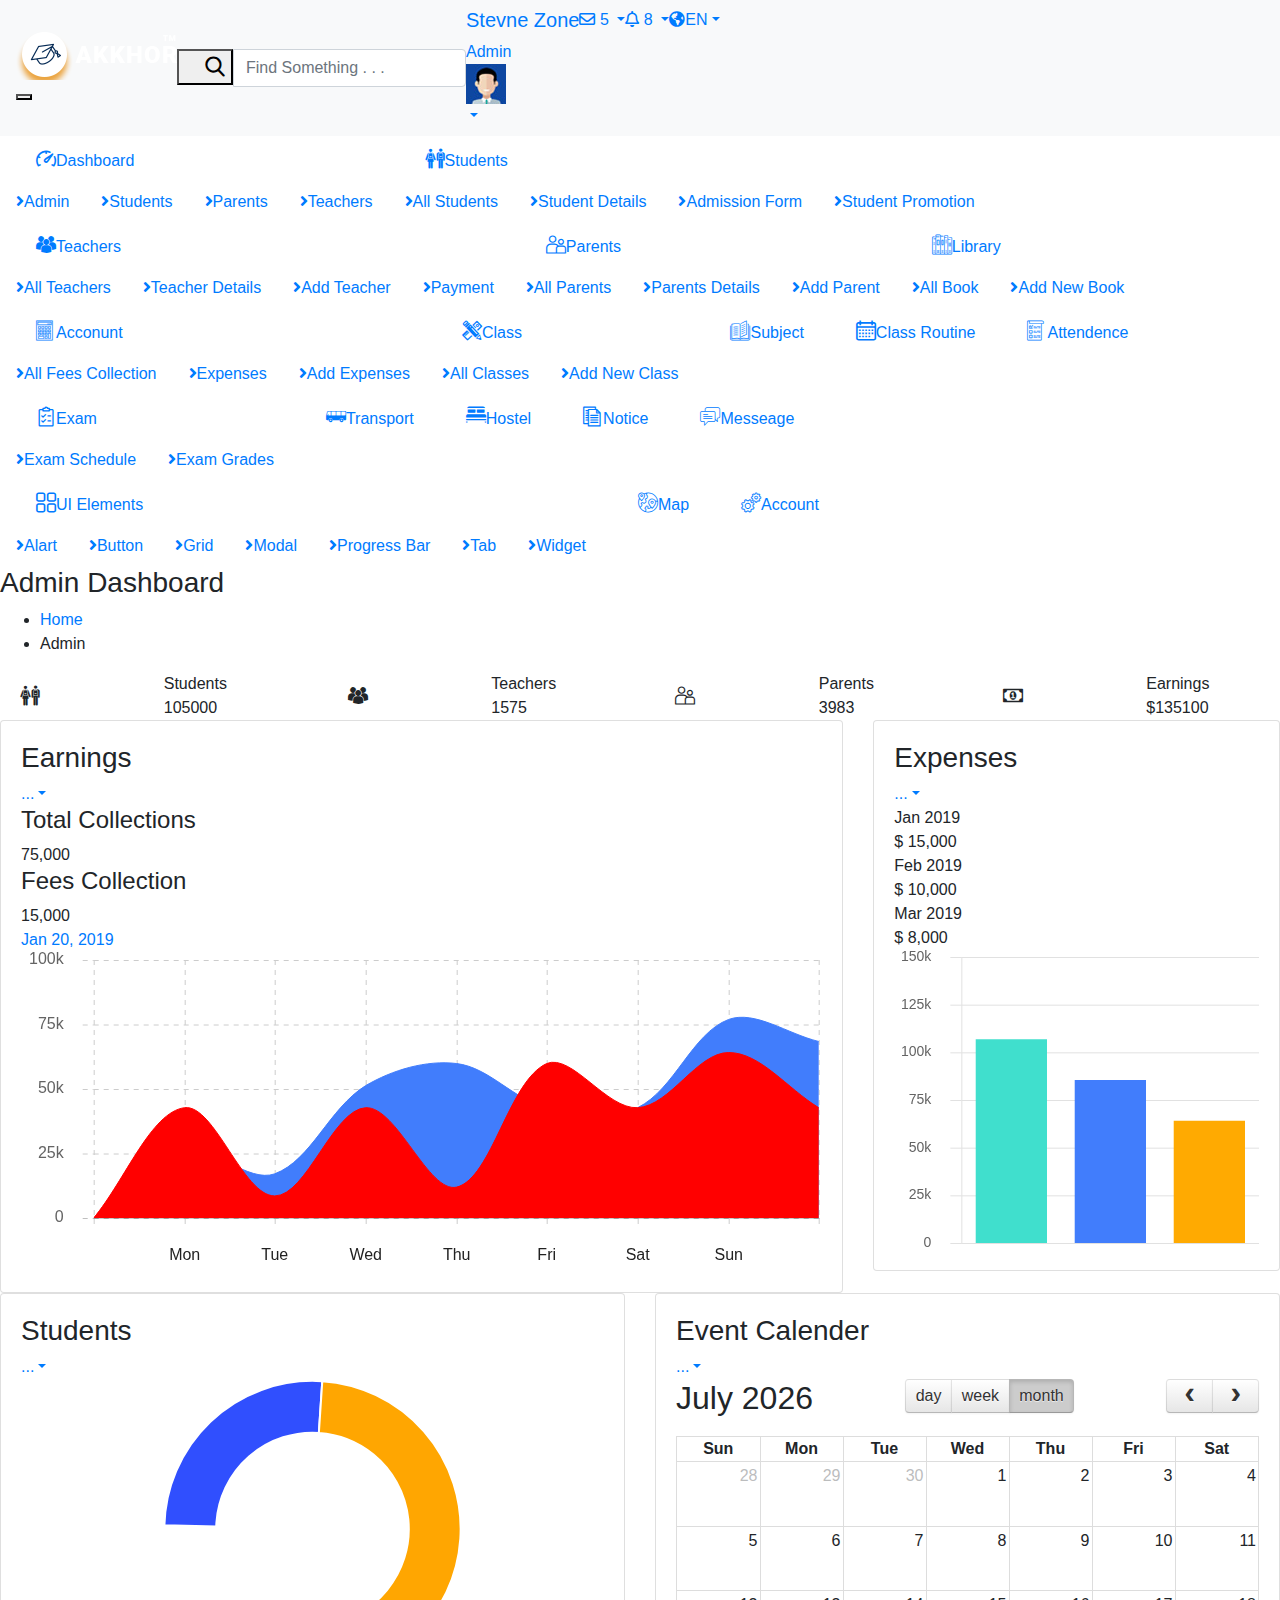
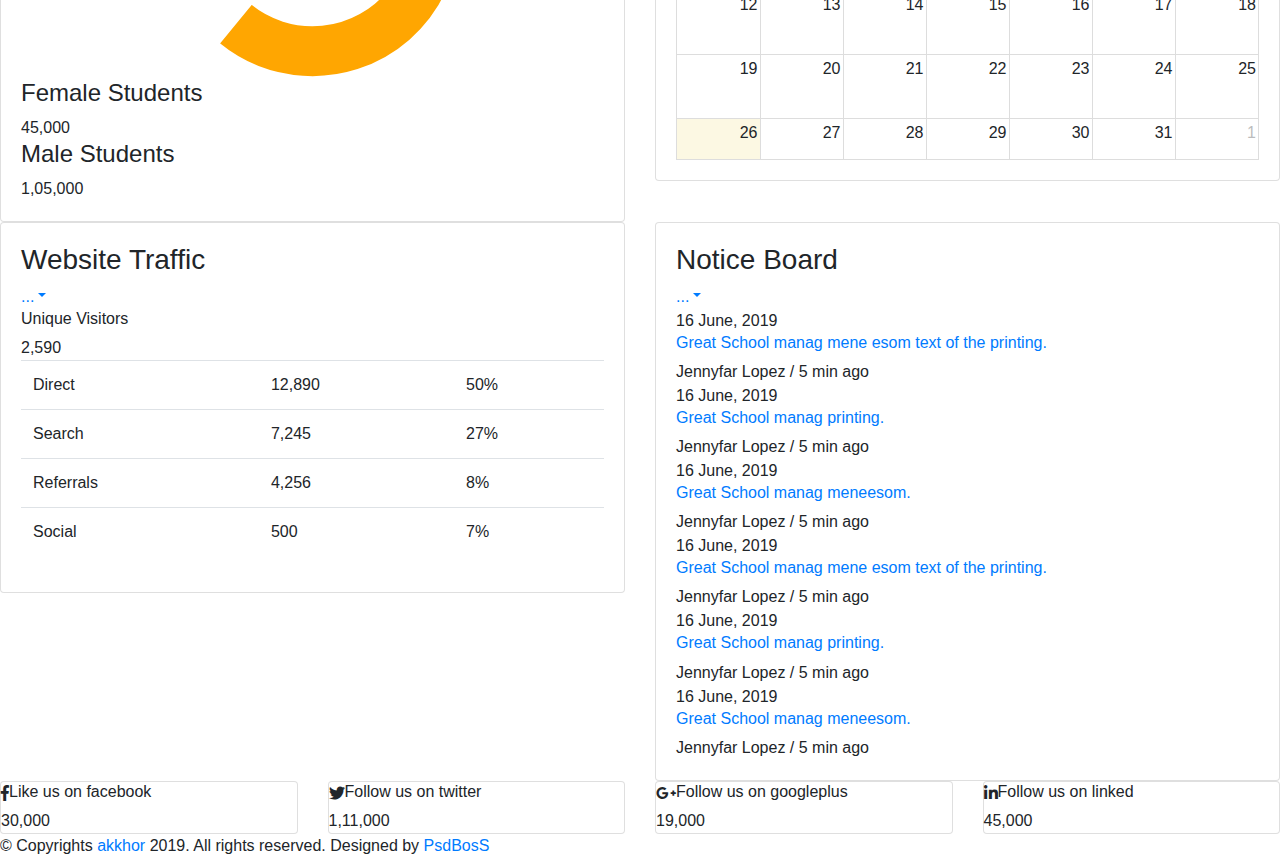
==== commit ad66e43d: "updated" ====
--- a/modules/dashboard/admin_dashboard.html
+++ b/modules/dashboard/admin_dashboard.html
@@ -3,931 +3,926 @@
 <html class="no-js" lang="">
 
 <head>
-<meta charset="utf-8">
-<meta http-equiv="x-ua-compatible" content="ie=edge">
-<title>AKKHOR | Home 1</title>
-<meta name="description" content="">
-<meta name="viewport" content="width=device-width, initial-scale=1">
-<!-- Favicon -->
-<link rel="shortcut icon" type="image/x-icon" href="img/favicon.png">
-<!-- Normalize CSS -->
-<link rel="stylesheet" href="css/normalize.css">
-<!-- Main CSS -->
-<link rel="stylesheet" href="css/main.css">
-<!-- Bootstrap CSS -->
-<link rel="stylesheet" href="css/bootstrap.min.css">
-<!-- Fontawesome CSS -->
-<link rel="stylesheet" href="css/all.min.css">
-<!-- Flaticon CSS -->
-<link rel="stylesheet" href="fonts/flaticon.css">
-<!-- Full Calender CSS -->
-<link rel="stylesheet" href="css/fullcalendar.min.css">
-<!-- Animate CSS -->
-<link rel="stylesheet" href="css/animate.min.css">
-<!-- Custom CSS -->
-<link rel="stylesheet" href="css/style.css">
-<!-- Modernize js -->
-<script src="js/modernizr-3.6.0.min.js"></script>
+    <meta charset="utf-8">
+    <meta http-equiv="x-ua-compatible" content="ie=edge">
+    <title>AKKHOR | Home 1</title>
+    <meta name="description" content="">
+    <meta name="viewport" content="width=device-width, initial-scale=1">
+    <!-- Favicon -->
+    <link rel="shortcut icon" type="image/x-icon" href="img/favicon.png">
+    <!-- Normalize CSS -->
+    <link rel="stylesheet" href="css/normalize.css">
+    <!-- Main CSS -->
+    <link rel="stylesheet" href="css/main.css">
+    <!-- Bootstrap CSS -->
+    <link rel="stylesheet" href="css/bootstrap.min.css">
+    <!-- Fontawesome CSS -->
+    <link rel="stylesheet" href="css/all.min.css">
+    <!-- Flaticon CSS -->
+    <link rel="stylesheet" href="fonts/flaticon.css">
+    <!-- Full Calender CSS -->
+    <link rel="stylesheet" href="css/fullcalendar.min.css">
+    <!-- Animate CSS -->
+    <link rel="stylesheet" href="css/animate.min.css">
+    <!-- Custom CSS -->
+    <link rel="stylesheet" href="style.css">
+    <!-- Modernize js -->
+    <script src="js/modernizr-3.6.0.min.js"></script>
 </head>
 
-
-
 <body>
-<!-- Preloader Start Here -->
-<div id="preloader"></div>
-<!-- Preloader End Here -->
-<div id="wrapper" class="wrapper bg-ash">
-<!-- Header Menu Area Start Here -->
-<div class="navbar navbar-expand-md header-menu-one bg-light">
-<div class="nav-bar-header-one">
-<div class="header-logo">
-<a href="index.html">
-<img src="img/logo.png" alt="logo">
-</a>
-</div>
-
-
-<div class="toggle-button sidebar-toggle">
-<button type="button" class="item-link">
-<span class="btn-icon-wrap">
-<span></span>
-<span></span>
-<span></span>
-</span>
-</button>
-</div>
-
-</div>
-<div class="d-md-none mobile-nav-bar">
-<button class="navbar-toggler pulse-animation" type="button" data-toggle="collapse" data-target="#mobile-navbar" aria-expanded="false">
-<i class="far fa-arrow-alt-circle-down"></i>
-</button>
-<button type="button" class="navbar-toggler sidebar-toggle-mobile">
-<i class="fas fa-bars"></i>
-</button>
-</div>
-<div class="header-main-menu collapse navbar-collapse" id="mobile-navbar">
-<ul class="navbar-nav">
-<li class="navbar-item header-search-bar">
-<div class="input-group stylish-input-group">
-<span class="input-group-addon">
-<button type="submit">
-<span class="flaticon-search" aria-hidden="true"></span>
-</button>
-</span>
-<input type="text" class="form-control" placeholder="Find Something . . .">
-</div>
-</li>
-</ul>
-<ul class="navbar-nav">
-<li class="navbar-item dropdown header-admin">
-<a class="navbar-nav-link dropdown-toggle" href="#" role="button" data-toggle="dropdown"
-aria-expanded="false">
-<div class="admin-title">
-<h5 class="item-title">Stevne Zone</h5>
-<span>Admin</span>
-</div>
-<div class="admin-img">
-<img src="img/figure/admin.jpg" alt="Admin">
-</div>
-</a>
-<div class="dropdown-menu dropdown-menu-right">
-<div class="item-header">
-<h6 class="item-title">Steven Zone</h6>
-</div>
-<div class="item-content">
-<ul class="settings-list">
-<li><a href="#"><i class="flaticon-user"></i>My Profile</a></li>
-<li><a href="#"><i class="flaticon-list"></i>Task</a></li>
-<li><a href="#"><i class="flaticon-chat-comment-oval-speech-bubble-with-text-lines"></i>Message</a></li>
-<li><a href="#"><i class="flaticon-gear-loading"></i>Account Settings</a></li>
-<li><a href="login.html"><i class="flaticon-turn-off"></i>Log Out</a></li>
-</ul>
-</div>
-</div>
-</li>
-<li class="navbar-item dropdown header-message">
-<a class="navbar-nav-link dropdown-toggle" href="#" role="button" data-toggle="dropdown"
-aria-expanded="false">
-<i class="far fa-envelope"></i>
-<div class="item-title d-md-none text-16 mg-l-10">Message</div>
-<span>5</span>
-</a>
-
-<div class="dropdown-menu dropdown-menu-right">
-<div class="item-header">
-<h6 class="item-title">05 Message</h6>
-</div>
-<div class="item-content">
-<div class="media">
-<div class="item-img bg-skyblue author-online">
-<img src="img/figure/student11.png" alt="img">
-</div>
-<div class="media-body space-sm">
-<div class="item-title">
-<a href="#">
-<span class="item-name">Maria Zaman</span> 
-<span class="item-time">18:30</span> 
-</a>  
-</div>
-<p>What is the reason of buy this item. 
-Is it usefull for me.....</p>
-</div>
-</div>
-<div class="media">
-<div class="item-img bg-yellow author-online">
-<img src="img/figure/student12.png" alt="img">
-</div>
-<div class="media-body space-sm">
-<div class="item-title">
-<a href="#">
-<span class="item-name">Benny Roy</span> 
-<span class="item-time">10:35</span> 
-</a>  
-</div>
-<p>What is the reason of buy this item. 
-Is it usefull for me.....</p>
-</div>
-</div>
-<div class="media">
-<div class="item-img bg-pink">
-<img src="img/figure/student13.png" alt="img">
-</div>
-<div class="media-body space-sm">
-<div class="item-title">
-<a href="#">
-<span class="item-name">Steven</span> 
-<span class="item-time">02:35</span> 
-</a>  
-</div>
-<p>What is the reason of buy this item. 
-Is it usefull for me.....</p>
-</div>
-</div>
-<div class="media">
-<div class="item-img bg-violet-blue">
-<img src="img/figure/student11.png" alt="img">
-</div>
-<div class="media-body space-sm">
-<div class="item-title">
-<a href="#">
-<span class="item-name">Joshep Joe</span> 
-<span class="item-time">12:35</span> 
-</a>  
-</div>
-<p>What is the reason of buy this item. 
-Is it usefull for me.....</p>
-</div>
-</div>
-</div>
-</div>
-</li>
-<li class="navbar-item dropdown header-notification">
-<a class="navbar-nav-link dropdown-toggle" href="#" role="button" data-toggle="dropdown"
-aria-expanded="false">
-<i class="far fa-bell"></i>
-<div class="item-title d-md-none text-16 mg-l-10">Notification</div>
-<span>8</span>
-</a>
-
-<div class="dropdown-menu dropdown-menu-right">
-<div class="item-header">
-<h6 class="item-title">03 Notifiacations</h6>
-</div>
-<div class="item-content">
-<div class="media">
-<div class="item-icon bg-skyblue">
-<i class="fas fa-check"></i>
-</div>
-<div class="media-body space-sm">
-<div class="post-title">Complete Today Task</div>
-<span>1 Mins ago</span>
-</div>
-</div>
-<div class="media">
-<div class="item-icon bg-orange">
-<i class="fas fa-calendar-alt"></i>
-</div>
-<div class="media-body space-sm">
-<div class="post-title">Director Metting</div>
-<span>20 Mins ago</span>
-</div>
-</div>
-<div class="media">
-<div class="item-icon bg-violet-blue">
-<i class="fas fa-cogs"></i>
-</div>
-<div class="media-body space-sm">
-<div class="post-title">Update Password</div>
-<span>45 Mins ago</span>
-</div>
-</div>
-</div>
-</div>
-</li>
-<li class="navbar-item dropdown header-language">
-<a class="navbar-nav-link dropdown-toggle" href="#" role="button" 
-data-toggle="dropdown" aria-expanded="false"><i class="fas fa-globe-americas"></i>EN</a>
-<div class="dropdown-menu dropdown-menu-right">
-<a class="dropdown-item" href="#">English</a>
-<a class="dropdown-item" href="#">Spanish</a>
-<a class="dropdown-item" href="#">Franchis</a>
-<a class="dropdown-item" href="#">Chiness</a>
-</div>
-</li>
-</ul>
-</div>
-</div>
-<!-- Header Menu Area End Here -->
-
-
-<!-- Page Area Start Here -->
-<div class="dashboard-page-one">
-<!-- Sidebar Area Start Here -->
-<div class="sidebar-main sidebar-menu-one sidebar-expand-md sidebar-color">
-<div class="mobile-sidebar-header d-md-none">
-<div class="header-logo">
-<a href="index.html"><img src="img/logo1.png" alt="logo"></a>
-</div>
-</div>
-<div class="sidebar-menu-content">
-<ul class="nav nav-sidebar-menu sidebar-toggle-view">
-<li class="nav-item sidebar-nav-item">
-<a href="#" class="nav-link"><i class="flaticon-dashboard"></i><span>Dashboard</span></a>
-<ul class="nav sub-group-menu">
-<li class="nav-item">
-<a href="index.html" class="nav-link"><i class="fas fa-angle-right"></i>Admin</a>
-</li>
-<li class="nav-item">
-<a href="index3.html" class="nav-link"><i
-class="fas fa-angle-right"></i>Students</a>
-</li>
-<li class="nav-item">
-<a href="index4.html" class="nav-link"><i class="fas fa-angle-right"></i>Parents</a>
-</li>
-<li class="nav-item">
-<a href="index5.html" class="nav-link"><i
-class="fas fa-angle-right"></i>Teachers</a>
-</li>
-</ul>
-</li>
-<li class="nav-item sidebar-nav-item">
-<a href="#" class="nav-link"><i class="flaticon-classmates"></i><span>Students</span></a>
-<ul class="nav sub-group-menu">
-<li class="nav-item">
-<a href="all-student.html" class="nav-link"><i class="fas fa-angle-right"></i>All
-Students</a>
-</li>
-<li class="nav-item">
-<a href="student-details.html" class="nav-link"><i
-class="fas fa-angle-right"></i>Student Details</a>
-</li>
-<li class="nav-item">
-<a href="admit-form.html" class="nav-link"><i
-class="fas fa-angle-right"></i>Admission Form</a>
-</li>
-<li class="nav-item">
-<a href="student-promotion.html" class="nav-link"><i
-class="fas fa-angle-right"></i>Student Promotion</a>
-</li>
-</ul>
-</li>
-<li class="nav-item sidebar-nav-item">
-<a href="#" class="nav-link"><i
-class="flaticon-multiple-users-silhouette"></i><span>Teachers</span></a>
-<ul class="nav sub-group-menu">
-<li class="nav-item">
-<a href="all-teacher.html" class="nav-link"><i class="fas fa-angle-right"></i>All
-Teachers</a>
-</li>
-<li class="nav-item">
-<a href="teacher-details.html" class="nav-link"><i
-class="fas fa-angle-right"></i>Teacher Details</a>
-</li>
-<li class="nav-item">
-<a href="add-teacher.html" class="nav-link"><i class="fas fa-angle-right"></i>Add
-Teacher</a>
-</li>
-<li class="nav-item">
-<a href="teacher-payment.html" class="nav-link"><i
-class="fas fa-angle-right"></i>Payment</a>
-</li>
-</ul>
-</li>
-<li class="nav-item sidebar-nav-item">
-<a href="#" class="nav-link"><i class="flaticon-couple"></i><span>Parents</span></a>
-<ul class="nav sub-group-menu">
-<li class="nav-item">
-<a href="all-parents.html" class="nav-link"><i class="fas fa-angle-right"></i>All
-Parents</a>
-</li>
-<li class="nav-item">
-<a href="parents-details.html" class="nav-link"><i
-class="fas fa-angle-right"></i>Parents Details</a>
-</li>
-<li class="nav-item">
-<a href="add-parents.html" class="nav-link"><i class="fas fa-angle-right"></i>Add
-Parent</a>
-</li>
-</ul>
-</li>
-<li class="nav-item sidebar-nav-item">
-<a href="#" class="nav-link"><i class="flaticon-books"></i><span>Library</span></a>
-<ul class="nav sub-group-menu">
-<li class="nav-item">
-<a href="all-book.html" class="nav-link"><i class="fas fa-angle-right"></i>All
-Book</a>
-</li>
-<li class="nav-item">
-<a href="add-book.html" class="nav-link"><i class="fas fa-angle-right"></i>Add New
-Book</a>
-</li>
-</ul>
-</li>
-<li class="nav-item sidebar-nav-item">
-<a href="#" class="nav-link"><i class="flaticon-technological"></i><span>Acconunt</span></a>
-<ul class="nav sub-group-menu">
-<li class="nav-item">
-<a href="all-fees.html" class="nav-link"><i class="fas fa-angle-right"></i>All Fees
-Collection</a>
-</li>
-<li class="nav-item">
-<a href="all-expense.html" class="nav-link"><i
-class="fas fa-angle-right"></i>Expenses</a>
-</li>
-<li class="nav-item">
-<a href="add-expense.html" class="nav-link"><i class="fas fa-angle-right"></i>Add
-Expenses</a>
-</li>
-</ul>
-</li>
-<li class="nav-item sidebar-nav-item">
-<a href="#" class="nav-link"><i
-class="flaticon-maths-class-materials-cross-of-a-pencil-and-a-ruler"></i><span>Class</span></a>
-<ul class="nav sub-group-menu">
-<li class="nav-item">
-<a href="all-class.html" class="nav-link"><i class="fas fa-angle-right"></i>All
-Classes</a>
-</li>
-<li class="nav-item">
-<a href="add-class.html" class="nav-link"><i class="fas fa-angle-right"></i>Add New
-Class</a>
-</li>
-</ul>
-</li>
-<li class="nav-item">
-<a href="all-subject.html" class="nav-link"><i
-class="flaticon-open-book"></i><span>Subject</span></a>
-</li>
-<li class="nav-item">
-<a href="class-routine.html" class="nav-link"><i class="flaticon-calendar"></i><span>Class
-Routine</span></a>
-</li>
-<li class="nav-item">
-<a href="student-attendence.html" class="nav-link"><i
-class="flaticon-checklist"></i><span>Attendence</span></a>
-</li>
-<li class="nav-item sidebar-nav-item">
-<a href="#" class="nav-link"><i class="flaticon-shopping-list"></i><span>Exam</span></a>
-<ul class="nav sub-group-menu">
-<li class="nav-item">
-<a href="exam-schedule.html" class="nav-link"><i class="fas fa-angle-right"></i>Exam
-Schedule</a>
-</li>
-<li class="nav-item">
-<a href="exam-grade.html" class="nav-link"><i class="fas fa-angle-right"></i>Exam
-Grades</a>
-</li>
-</ul>
-</li>
-<li class="nav-item">
-<a href="transport.html" class="nav-link"><i
-class="flaticon-bus-side-view"></i><span>Transport</span></a>
-</li>
-<li class="nav-item">
-<a href="hostel.html" class="nav-link"><i class="flaticon-bed"></i><span>Hostel</span></a>
-</li>
-<li class="nav-item">
-<a href="notice-board.html" class="nav-link"><i
-class="flaticon-script"></i><span>Notice</span></a>
-</li>
-<li class="nav-item">
-<a href="messaging.html" class="nav-link"><i
-class="flaticon-chat"></i><span>Messeage</span></a>
-</li>
-<li class="nav-item sidebar-nav-item">
-<a href="#" class="nav-link"><i class="flaticon-menu-1"></i><span>UI Elements</span></a>
-<ul class="nav sub-group-menu">
-<li class="nav-item">
-<a href="notification-alart.html" class="nav-link"><i class="fas fa-angle-right"></i>Alart</a>
-</li>
-<li class="nav-item">
-<a href="button.html" class="nav-link"><i class="fas fa-angle-right"></i>Button</a>
-</li>
-<li class="nav-item">
-<a href="grid.html" class="nav-link"><i class="fas fa-angle-right"></i>Grid</a>
-</li>
-<li class="nav-item">
-<a href="modal.html" class="nav-link"><i class="fas fa-angle-right"></i>Modal</a>
-</li>
-<li class="nav-item">
-<a href="progress-bar.html" class="nav-link"><i class="fas fa-angle-right"></i>Progress Bar</a>
-</li>
-<li class="nav-item">
-<a href="ui-tab.html" class="nav-link"><i class="fas fa-angle-right"></i>Tab</a>
-</li>
-<li class="nav-item">
-<a href="ui-widget.html" class="nav-link"><i
-class="fas fa-angle-right"></i>Widget</a>
-</li>
-</ul>
-</li>
-<li class="nav-item">
-<a href="map.html" class="nav-link"><i
-class="flaticon-planet-earth"></i><span>Map</span></a>
-</li>
-<li class="nav-item">
-<a href="account-settings.html" class="nav-link"><i
-class="flaticon-settings"></i><span>Account</span></a>
-</li>
-</ul>
-</div>
-</div>
-<!-- Sidebar Area End Here -->
-
-
-
-<div class="dashboard-content-one">
-<!-- Breadcubs Area Start Here -->
-<div class="breadcrumbs-area">
-<h3>Admin Dashboard</h3>
-<ul>
-<li>
-<a href="index.html">Home</a>
-</li>
-<li>Admin</li>
-</ul>
-</div>
-<!-- Breadcubs Area End Here -->
-
-
-
-<!-- Dashboard summery Start Here -->
-<div class="row gutters-20">
-<div class="col-xl-3 col-sm-6 col-12">
-<div class="dashboard-summery-one mg-b-20">
-<div class="row align-items-center">
-<div class="col-6">
-<div class="item-icon bg-light-green ">
-<i class="flaticon-classmates text-green"></i>
-</div>
-</div>
-<div class="col-6">
-<div class="item-content">
-<div class="item-title">Students</div>
-<div class="item-number"><span class="counter" data-num="150000">1,50,000</span></div>
-</div>
-</div>
-</div>
-</div>
-</div>
-<div class="col-xl-3 col-sm-6 col-12">
-<div class="dashboard-summery-one mg-b-20">
-<div class="row align-items-center">
-<div class="col-6">
-<div class="item-icon bg-light-blue">
-<i class="flaticon-multiple-users-silhouette text-blue"></i>
-</div>
-</div>
-<div class="col-6">
-<div class="item-content">
-<div class="item-title">Teachers</div>
-<div class="item-number"><span class="counter" data-num="2250">2,250</span></div>
-</div>
-</div>
-</div>
-</div>
-</div>
-<div class="col-xl-3 col-sm-6 col-12">
-<div class="dashboard-summery-one mg-b-20">
-<div class="row align-items-center">
-<div class="col-6">
-<div class="item-icon bg-light-yellow">
-<i class="flaticon-couple text-orange"></i>
-</div>
-</div>
-<div class="col-6">
-<div class="item-content">
-<div class="item-title">Parents</div>
-<div class="item-number"><span class="counter" data-num="5690">5,690</span></div>
-</div>
-</div>
-</div>
-</div>
-</div>
-<div class="col-xl-3 col-sm-6 col-12">
-<div class="dashboard-summery-one mg-b-20">
-<div class="row align-items-center">
-<div class="col-6">
-<div class="item-icon bg-light-red">
-<i class="flaticon-money text-red"></i>
-</div>
-</div>
-<div class="col-6">
-<div class="item-content">
-<div class="item-title">Earnings</div>
-<div class="item-number"><span>$</span><span class="counter" data-num="193000">1,93,000</span></div>
-</div>
-</div>
-</div>
-</div>
-</div>
-</div>
-<!-- Dashboard summery End Here -->
-
-
-
-<!-- Dashboard Content Start Here -->
-<div class="row gutters-20">
-<div class="col-12 col-xl-8 col-6-xxxl">
-<div class="card dashboard-card-one pd-b-20">
-<div class="card-body">
-<div class="heading-layout1">
-<div class="item-title">
-<h3>Earnings</h3>
-</div>
-<div class="dropdown">
-<a class="dropdown-toggle" href="#" role="button" data-toggle="dropdown"
-aria-expanded="false">...</a>
-
-<div class="dropdown-menu dropdown-menu-right">
-<a class="dropdown-item" href="#"><i
-class="fas fa-times text-orange-red"></i>Close</a>
-<a class="dropdown-item" href="#"><i
-class="fas fa-cogs text-dark-pastel-green"></i>Edit</a>
-<a class="dropdown-item" href="#"><i
-class="fas fa-redo-alt text-orange-peel"></i>Refresh</a>
-</div>
-</div>
-</div>
-<div class="earning-report">
-<div class="item-content">
-<div class="single-item pseudo-bg-blue">
-<h4>Total Collections</h4>
-<span>75,000</span>
-</div>
-<div class="single-item pseudo-bg-red">
-<h4>Fees Collection</h4>
-<span>15,000</span>
-</div>
-</div>
-<div class="dropdown">
-<a class="date-dropdown-toggle" href="#" role="button" data-toggle="dropdown"
-aria-expanded="false">Jan 20, 2019</a>
-<div class="dropdown-menu dropdown-menu-right">
-<a class="dropdown-item" href="#">Jan 20, 2019</a>
-<a class="dropdown-item" href="#">Jan 20, 2021</a>
-<a class="dropdown-item" href="#">Jan 20, 2020</a>
-</div>
-</div>
-</div>
-<div class="earning-chart-wrap">
-<canvas id="earning-line-chart" width="660" height="320"></canvas>
-</div>
-</div>
-</div>
-</div>
-<div class="col-12 col-xl-4 col-3-xxxl">
-<div class="card dashboard-card-two pd-b-20">
-<div class="card-body">
-<div class="heading-layout1">
-<div class="item-title">
-<h3>Expenses</h3>
-</div>
-<div class="dropdown">
-<a class="dropdown-toggle" href="#" role="button" data-toggle="dropdown"
-aria-expanded="false">...</a>
-
-<div class="dropdown-menu dropdown-menu-right">
-<a class="dropdown-item" href="#"><i
-class="fas fa-times text-orange-red"></i>Close</a>
-<a class="dropdown-item" href="#"><i
-class="fas fa-cogs text-dark-pastel-green"></i>Edit</a>
-<a class="dropdown-item" href="#"><i
-class="fas fa-redo-alt text-orange-peel"></i>Refresh</a>
-</div>
-</div>
-</div>
-<div class="expense-report">
-<div class="monthly-expense pseudo-bg-Aquamarine">
-<div class="expense-date">Jan 2019</div>
-<div class="expense-amount"><span>$</span> 15,000</div>
-</div>
-<div class="monthly-expense pseudo-bg-blue">
-<div class="expense-date">Feb 2019</div>
-<div class="expense-amount"><span>$</span> 10,000</div>
-</div>
-<div class="monthly-expense pseudo-bg-yellow">
-<div class="expense-date">Mar 2019</div>
-<div class="expense-amount"><span>$</span> 8,000</div>
-</div>
-</div>
-<div class="expense-chart-wrap">
-<canvas id="expense-bar-chart" width="100" height="300"></canvas>
-</div>
-</div>
-</div>
-</div>
-<div class="col-12 col-xl-6 col-3-xxxl">
-<div class="card dashboard-card-three pd-b-20">
-<div class="card-body">
-<div class="heading-layout1">
-<div class="item-title">
-<h3>Students</h3>
-</div>
-<div class="dropdown">
-<a class="dropdown-toggle" href="#" role="button" data-toggle="dropdown"
-aria-expanded="false">...</a>
-
-<div class="dropdown-menu dropdown-menu-right">
-<a class="dropdown-item" href="#"><i
-class="fas fa-times text-orange-red"></i>Close</a>
-<a class="dropdown-item" href="#"><i
-class="fas fa-cogs text-dark-pastel-green"></i>Edit</a>
-<a class="dropdown-item" href="#"><i
-class="fas fa-redo-alt text-orange-peel"></i>Refresh</a>
-</div>
-</div>
-</div>
-<div class="doughnut-chart-wrap">
-<canvas id="student-doughnut-chart" width="100" height="300"></canvas>
-</div>
-<div class="student-report">
-<div class="student-count pseudo-bg-blue">
-<h4 class="item-title">Female Students</h4>
-<div class="item-number">45,000</div>
-</div>
-<div class="student-count pseudo-bg-yellow">
-<h4 class="item-title">Male Students</h4>
-<div class="item-number">1,05,000</div>
-</div>
-</div>
-</div>
-</div>
-</div>
-<div class="col-12 col-xl-6 col-4-xxxl">
-<div class="card dashboard-card-four pd-b-20">
-<div class="card-body">
-<div class="heading-layout1">
-<div class="item-title">
-<h3>Event Calender</h3>
-</div>
-<div class="dropdown">
-<a class="dropdown-toggle" href="#" role="button" data-toggle="dropdown"
-aria-expanded="false">...</a>
-
-<div class="dropdown-menu dropdown-menu-right">
-<a class="dropdown-item" href="#"><i
-class="fas fa-times text-orange-red"></i>Close</a>
-<a class="dropdown-item" href="#"><i
-class="fas fa-cogs text-dark-pastel-green"></i>Edit</a>
-<a class="dropdown-item" href="#"><i
-class="fas fa-redo-alt text-orange-peel"></i>Refresh</a>
-</div>
-</div>
-</div>
-<div class="calender-wrap">
-<div id="fc-calender" class="fc-calender"></div>
-</div>
-</div>
-</div>
-</div>
-<div class="col-lg-6 col-xl-6 col-4-xxxl">
-<div class="card dashboard-card-five pd-b-20">
-<div class="card-body pd-b-14">
-<div class="heading-layout1">
-<div class="item-title">
-<h3>Website Traffic</h3>
-</div>
-<div class="dropdown">
-<a class="dropdown-toggle" href="#" role="button" data-toggle="dropdown"
-aria-expanded="false">...</a>
-
-<div class="dropdown-menu dropdown-menu-right">
-<a class="dropdown-item" href="#"><i
-class="fas fa-times text-orange-red"></i>Close</a>
-<a class="dropdown-item" href="#"><i
-class="fas fa-cogs text-dark-pastel-green"></i>Edit</a>
-<a class="dropdown-item" href="#"><i
-class="fas fa-redo-alt text-orange-peel"></i>Refresh</a>
-</div>
-</div>
-</div>
-<h6 class="traffic-title">Unique Visitors</h6>
-<div class="traffic-number">2,590</div>
-<div class="traffic-bar">
-<div class="direct" data-toggle="tooltip" data-placement="top" title="Direct">
-</div>
-<div class="search" data-toggle="tooltip" data-placement="top" title="Search">
-</div>
-<div class="referrals" data-toggle="tooltip" data-placement="top" title="Referrals">
-</div>
-<div class="social" data-toggle="tooltip" data-placement="top" title="Social">
-</div>
-</div>
-<div class="traffic-table table-responsive">
-<table class="table">
-<tbody>
-<tr>
-<td class="t-title pseudo-bg-Aquamarine">Direct</td>
-<td>12,890</td>
-<td>50%</td>
-</tr>
-<tr>
-<td class="t-title pseudo-bg-blue">Search</td>
-<td>7,245</td>
-<td>27%</td>
-</tr>
-<tr>
-<td class="t-title pseudo-bg-yellow">Referrals</td>
-<td>4,256</td>
-<td>8%</td>
-</tr>
-<tr>
-<td class="t-title pseudo-bg-red">Social</td>
-<td>500</td>
-<td>7%</td>
-</tr>
-</tbody>
-</table>
-</div>
-</div>
-</div>
-</div>
-<div class="col-lg-6 col-xl-6 col-4-xxxl">
-<div class="card dashboard-card-six pd-b-20">
-<div class="card-body">
-<div class="heading-layout1 mg-b-17">
-<div class="item-title">
-<h3>Notice Board</h3>
-</div>
-<div class="dropdown">
-<a class="dropdown-toggle" href="#" role="button" data-toggle="dropdown"
-aria-expanded="false">...</a>
-
-<div class="dropdown-menu dropdown-menu-right">
-<a class="dropdown-item" href="#"><i
-class="fas fa-times text-orange-red"></i>Close</a>
-<a class="dropdown-item" href="#"><i
-class="fas fa-cogs text-dark-pastel-green"></i>Edit</a>
-<a class="dropdown-item" href="#"><i
-class="fas fa-redo-alt text-orange-peel"></i>Refresh</a>
-</div>
-</div>
-</div>
-<div class="notice-box-wrap">
-<div class="notice-list">
-<div class="post-date bg-skyblue">16 June, 2019</div>
-<h6 class="notice-title"><a href="#">Great School manag mene esom text of the
-printing.</a></h6>
-<div class="entry-meta"> Jennyfar Lopez / <span>5 min ago</span></div>
-</div>
-<div class="notice-list">
-<div class="post-date bg-yellow">16 June, 2019</div>
-<h6 class="notice-title"><a href="#">Great School manag printing.</a></h6>
-<div class="entry-meta"> Jennyfar Lopez / <span>5 min ago</span></div>
-</div>
-<div class="notice-list">
-<div class="post-date bg-pink">16 June, 2019</div>
-<h6 class="notice-title"><a href="#">Great School manag meneesom.</a></h6>
-<div class="entry-meta"> Jennyfar Lopez / <span>5 min ago</span></div>
-</div>
-<div class="notice-list">
-<div class="post-date bg-skyblue">16 June, 2019</div>
-<h6 class="notice-title"><a href="#">Great School manag mene esom text of the
-printing.</a></h6>
-<div class="entry-meta"> Jennyfar Lopez / <span>5 min ago</span></div>
-</div>
-<div class="notice-list">
-<div class="post-date bg-yellow">16 June, 2019</div>
-<h6 class="notice-title"><a href="#">Great School manag printing.</a></h6>
-<div class="entry-meta"> Jennyfar Lopez / <span>5 min ago</span></div>
-</div>
-<div class="notice-list">
-<div class="post-date bg-pink">16 June, 2019</div>
-<h6 class="notice-title"><a href="#">Great School manag meneesom.</a></h6>
-<div class="entry-meta"> Jennyfar Lopez / <span>5 min ago</span></div>
-</div>
-</div>
-</div>
-</div>
-</div>
-</div>
-<!-- Dashboard Content End Here -->
-
-
-
-
-
-<!-- Social Media Start Here -->
-<div class="row gutters-20">
-<div class="col-lg-3 col-sm-6 col-12">
-<div class="card dashboard-card-seven">
-<div class="social-media bg-fb hover-fb">
-<div class="media media-none--lg">
-<div class="social-icon">
-<i class="fab fa-facebook-f"></i>
-</div>
-<div class="media-body space-sm">
-<h6 class="item-title">Like us on facebook</h6>
-</div>
-</div>
-<div class="social-like">30,000</div>
-</div>
-</div>
-</div>
-<div class="col-lg-3 col-sm-6 col-12">
-<div class="card dashboard-card-seven">
-<div class="social-media bg-twitter hover-twitter">
-<div class="media media-none--lg">
-<div class="social-icon">
-<i class="fab fa-twitter"></i>
-</div>
-<div class="media-body space-sm">
-<h6 class="item-title">Follow us on twitter</h6>
-</div>
-</div>
-<div class="social-like">1,11,000</div>
-</div>
-</div>
-</div>
-<div class="col-lg-3 col-sm-6 col-12">
-<div class="card dashboard-card-seven">
-<div class="social-media bg-gplus hover-gplus">
-<div class="media media-none--lg">
-<div class="social-icon">
-<i class="fab fa-google-plus-g"></i>
-</div>
-<div class="media-body space-sm">
-<h6 class="item-title">Follow us on googleplus</h6>
-</div>
-</div>
-<div class="social-like">19,000</div>
-</div>
-</div>
-</div>
-<div class="col-lg-3 col-sm-6 col-12">
-<div class="card dashboard-card-seven">
-<div class="social-media bg-linkedin hover-linked">
-<div class="media media-none--lg">
-<div class="social-icon">
-<i class="fab fa-linkedin-in"></i>
-</div>
-<div class="media-body space-sm">
-<h6 class="item-title">Follow us on linked</h6>
-</div>
-</div>
-<div class="social-like">45,000</div>
-</div>
-</div>
-</div>
-</div>
-<!-- Social Media End Here -->
-
-
-
-<!-- Footer Area Start Here -->
-<footer class="footer-wrap-layout1">
-<div class="copyright">© Copyrights <a href="#">akkhor</a> 2019. All rights reserved. Designed by <a
-href="#">PsdBosS</a></div>
-</footer>
-<!-- Footer Area End Here -->
-</div>
-</div>
-<!-- Page Area End Here -->
-</div>
-<!-- jquery-->
-<script src="js/jquery-3.3.1.min.js"></script>
-<!-- Plugins js -->
-<script src="js/plugins.js"></script>
-<!-- Popper js -->
-<script src="js/popper.min.js"></script>
-<!-- Bootstrap js -->
-<script src="js/bootstrap.min.js"></script>
-<!-- Counterup Js -->
-<script src="js/jquery.counterup.min.js"></script>
-<!-- Moment Js -->
-<script src="js/moment.min.js"></script>
-<!-- Waypoints Js -->
-<script src="js/jquery.waypoints.min.js"></script>
-<!-- Scroll Up Js -->
-<script src="js/jquery.scrollUp.min.js"></script>
-<!-- Full Calender Js -->
-<script src="js/fullcalendar.min.js"></script>
-<!-- Chart Js -->
-<script src="js/Chart.min.js"></script>
-<!-- Custom Js -->
-<script src="js/main.js"></script>
+    <!-- Preloader Start Here -->
+    <div id="preloader"></div>
+    <!-- Preloader End Here -->
+
+
+    <div id="wrapper" class="wrapper bg-ash">
+
+        
+       <!-- Header Menu Area Start Here -->
+        <div class="navbar navbar-expand-md header-menu-one bg-light">
+            <div class="nav-bar-header-one">
+                <div class="header-logo">
+                    <a href="index.html">
+                        <img src="img/logo.png" alt="logo">
+                    </a>
+                </div>
+                 <div class="toggle-button sidebar-toggle">
+                    <button type="button" class="item-link">
+                        <span class="btn-icon-wrap">
+                            <span></span>
+                            <span></span>
+                            <span></span>
+                        </span>
+                    </button>
+                </div>
+            </div>
+            <div class="d-md-none mobile-nav-bar">
+               <button class="navbar-toggler pulse-animation" type="button" data-toggle="collapse" data-target="#mobile-navbar" aria-expanded="false">
+                    <i class="far fa-arrow-alt-circle-down"></i>
+                </button>
+                <button type="button" class="navbar-toggler sidebar-toggle-mobile">
+                    <i class="fas fa-bars"></i>
+                </button>
+            </div>
+            <div class="header-main-menu collapse navbar-collapse" id="mobile-navbar">
+                <ul class="navbar-nav">
+                    <li class="navbar-item header-search-bar">
+                        <div class="input-group stylish-input-group">
+                            <span class="input-group-addon">
+                                <button type="submit">
+                                    <span class="flaticon-search" aria-hidden="true"></span>
+                                </button>
+                            </span>
+                            <input type="text" class="form-control" placeholder="Find Something . . .">
+                        </div>
+                    </li>
+                </ul>
+                <ul class="navbar-nav">
+                    <li class="navbar-item dropdown header-admin">
+                        <a class="navbar-nav-link dropdown-toggle" href="#" role="button" data-toggle="dropdown"
+                            aria-expanded="false">
+                            <div class="admin-title">
+                                <h5 class="item-title">Stevne Zone</h5>
+                                <span>Admin</span>
+                            </div>
+                            <div class="admin-img">
+                                <img src="img/figure/admin.jpg" alt="Admin">
+                            </div>
+                        </a>
+                        <div class="dropdown-menu dropdown-menu-right">
+                            <div class="item-header">
+                                <h6 class="item-title">Steven Zone</h6>
+                            </div>
+                            <div class="item-content">
+                                <ul class="settings-list">
+                                    <li><a href="#"><i class="flaticon-user"></i>My Profile</a></li>
+                                    <li><a href="#"><i class="flaticon-list"></i>Task</a></li>
+                                    <li><a href="#"><i class="flaticon-chat-comment-oval-speech-bubble-with-text-lines"></i>Message</a></li>
+                                    <li><a href="#"><i class="flaticon-gear-loading"></i>Account Settings</a></li>
+                                    <li><a href="login.html"><i class="flaticon-turn-off"></i>Log Out</a></li>
+                                </ul>
+                            </div>
+                        </div>
+                    </li>
+                    <li class="navbar-item dropdown header-message">
+                        <a class="navbar-nav-link dropdown-toggle" href="#" role="button" data-toggle="dropdown"
+                            aria-expanded="false">
+                            <i class="far fa-envelope"></i>
+                            <div class="item-title d-md-none text-16 mg-l-10">Message</div>
+                            <span>5</span>
+                        </a>
+
+                        <div class="dropdown-menu dropdown-menu-right">
+                            <div class="item-header">
+                                <h6 class="item-title">05 Message</h6>
+                            </div>
+                            <div class="item-content">
+                                <div class="media">
+                                    <div class="item-img bg-skyblue author-online">
+                                        <img src="img/figure/student11.png" alt="img">
+                                    </div>
+                                    <div class="media-body space-sm">
+                                        <div class="item-title">
+                                            <a href="#">
+                                                <span class="item-name">Maria Zaman</span> 
+                                                <span class="item-time">18:30</span> 
+                                            </a>  
+                                        </div>
+                                        <p>What is the reason of buy this item. 
+                                        Is it usefull for me.....</p>
+                                    </div>
+                                </div>
+                                <div class="media">
+                                    <div class="item-img bg-yellow author-online">
+                                        <img src="img/figure/student12.png" alt="img">
+                                    </div>
+                                    <div class="media-body space-sm">
+                                        <div class="item-title">
+                                            <a href="#">
+                                                <span class="item-name">Benny Roy</span> 
+                                                <span class="item-time">10:35</span> 
+                                            </a>  
+                                        </div>
+                                        <p>What is the reason of buy this item. 
+                                        Is it usefull for me.....</p>
+                                    </div>
+                                </div>
+                                <div class="media">
+                                    <div class="item-img bg-pink">
+                                        <img src="img/figure/student13.png" alt="img">
+                                    </div>
+                                    <div class="media-body space-sm">
+                                        <div class="item-title">
+                                            <a href="#">
+                                                <span class="item-name">Steven</span> 
+                                                <span class="item-time">02:35</span> 
+                                            </a>  
+                                        </div>
+                                        <p>What is the reason of buy this item. 
+                                        Is it usefull for me.....</p>
+                                    </div>
+                                </div>
+                                <div class="media">
+                                    <div class="item-img bg-violet-blue">
+                                        <img src="img/figure/student11.png" alt="img">
+                                    </div>
+                                    <div class="media-body space-sm">
+                                        <div class="item-title">
+                                            <a href="#">
+                                                <span class="item-name">Joshep Joe</span> 
+                                                <span class="item-time">12:35</span> 
+                                            </a>  
+                                        </div>
+                                        <p>What is the reason of buy this item. 
+                                        Is it usefull for me.....</p>
+                                    </div>
+                                </div>
+                            </div>
+                        </div>
+                    </li>
+                    <li class="navbar-item dropdown header-notification">
+                        <a class="navbar-nav-link dropdown-toggle" href="#" role="button" data-toggle="dropdown"
+                            aria-expanded="false">
+                            <i class="far fa-bell"></i>
+                            <div class="item-title d-md-none text-16 mg-l-10">Notification</div>
+                            <span>8</span>
+                        </a>
+
+                        <div class="dropdown-menu dropdown-menu-right">
+                            <div class="item-header">
+                                <h6 class="item-title">03 Notifiacations</h6>
+                            </div>
+                            <div class="item-content">
+                                <div class="media">
+                                    <div class="item-icon bg-skyblue">
+                                        <i class="fas fa-check"></i>
+                                    </div>
+                                    <div class="media-body space-sm">
+                                        <div class="post-title">Complete Today Task</div>
+                                        <span>1 Mins ago</span>
+                                    </div>
+                                </div>
+                                <div class="media">
+                                    <div class="item-icon bg-orange">
+                                        <i class="fas fa-calendar-alt"></i>
+                                    </div>
+                                    <div class="media-body space-sm">
+                                        <div class="post-title">Director Metting</div>
+                                        <span>20 Mins ago</span>
+                                    </div>
+                                </div>
+                                <div class="media">
+                                    <div class="item-icon bg-violet-blue">
+                                        <i class="fas fa-cogs"></i>
+                                    </div>
+                                    <div class="media-body space-sm">
+                                        <div class="post-title">Update Password</div>
+                                        <span>45 Mins ago</span>
+                                    </div>
+                                </div>
+                            </div>
+                        </div>
+                    </li>
+                     <li class="navbar-item dropdown header-language">
+                        <a class="navbar-nav-link dropdown-toggle" href="#" role="button" 
+                        data-toggle="dropdown" aria-expanded="false"><i class="fas fa-globe-americas"></i>EN</a>
+                        <div class="dropdown-menu dropdown-menu-right">
+                            <a class="dropdown-item" href="#">English</a>
+                            <a class="dropdown-item" href="#">Spanish</a>
+                            <a class="dropdown-item" href="#">Franchis</a>
+                            <a class="dropdown-item" href="#">Chiness</a>
+                        </div>
+                    </li>
+                </ul>
+            </div>
+        </div>
+        <!-- Header Menu Area End Here -->
+
+
+        <!-- Page Area Start Here -->
+        <div class="dashboard-page-one">
+            <!-- Sidebar Area Start Here -->
+            <div class="sidebar-main sidebar-menu-one sidebar-expand-md sidebar-color">
+               <div class="mobile-sidebar-header d-md-none">
+                    <div class="header-logo">
+                        <a href="index.html"><img src="img/logo1.png" alt="logo"></a>
+                    </div>
+               </div>
+                <div class="sidebar-menu-content">
+                    <ul class="nav nav-sidebar-menu sidebar-toggle-view">
+                        <li class="nav-item sidebar-nav-item">
+                            <a href="#" class="nav-link"><i class="flaticon-dashboard"></i><span>Dashboard</span></a>
+                            <ul class="nav sub-group-menu">
+                                <li class="nav-item">
+                                    <a href="index.html" class="nav-link"><i class="fas fa-angle-right"></i>Admin</a>
+                                </li>
+                                <li class="nav-item">
+                                    <a href="index3.html" class="nav-link"><i
+                                            class="fas fa-angle-right"></i>Students</a>
+                                </li>
+                                <li class="nav-item">
+                                    <a href="index4.html" class="nav-link"><i class="fas fa-angle-right"></i>Parents</a>
+                                </li>
+                                <li class="nav-item">
+                                    <a href="index5.html" class="nav-link"><i
+                                            class="fas fa-angle-right"></i>Teachers</a>
+                                </li>
+                            </ul>
+                        </li>
+                        <li class="nav-item sidebar-nav-item">
+                            <a href="#" class="nav-link"><i class="flaticon-classmates"></i><span>Students</span></a>
+                            <ul class="nav sub-group-menu">
+                                <li class="nav-item">
+                                    <a href="all-student.html" class="nav-link"><i class="fas fa-angle-right"></i>All
+                                        Students</a>
+                                </li>
+                                <li class="nav-item">
+                                    <a href="student-details.html" class="nav-link"><i
+                                            class="fas fa-angle-right"></i>Student Details</a>
+                                </li>
+                                <li class="nav-item">
+                                    <a href="admit-form.html" class="nav-link"><i
+                                            class="fas fa-angle-right"></i>Admission Form</a>
+                                </li>
+                                <li class="nav-item">
+                                    <a href="student-promotion.html" class="nav-link"><i
+                                            class="fas fa-angle-right"></i>Student Promotion</a>
+                                </li>
+                            </ul>
+                        </li>
+                        <li class="nav-item sidebar-nav-item">
+                            <a href="#" class="nav-link"><i
+                                    class="flaticon-multiple-users-silhouette"></i><span>Teachers</span></a>
+                            <ul class="nav sub-group-menu">
+                                <li class="nav-item">
+                                    <a href="all-teacher.html" class="nav-link"><i class="fas fa-angle-right"></i>All
+                                        Teachers</a>
+                                </li>
+                                <li class="nav-item">
+                                    <a href="teacher-details.html" class="nav-link"><i
+                                            class="fas fa-angle-right"></i>Teacher Details</a>
+                                </li>
+                                <li class="nav-item">
+                                    <a href="add-teacher.html" class="nav-link"><i class="fas fa-angle-right"></i>Add
+                                        Teacher</a>
+                                </li>
+                                <li class="nav-item">
+                                    <a href="teacher-payment.html" class="nav-link"><i
+                                            class="fas fa-angle-right"></i>Payment</a>
+                                </li>
+                            </ul>
+                        </li>
+                        <li class="nav-item sidebar-nav-item">
+                            <a href="#" class="nav-link"><i class="flaticon-couple"></i><span>Parents</span></a>
+                            <ul class="nav sub-group-menu">
+                                <li class="nav-item">
+                                    <a href="all-parents.html" class="nav-link"><i class="fas fa-angle-right"></i>All
+                                        Parents</a>
+                                </li>
+                                <li class="nav-item">
+                                    <a href="parents-details.html" class="nav-link"><i
+                                            class="fas fa-angle-right"></i>Parents Details</a>
+                                </li>
+                                <li class="nav-item">
+                                    <a href="add-parents.html" class="nav-link"><i class="fas fa-angle-right"></i>Add
+                                        Parent</a>
+                                </li>
+                            </ul>
+                        </li>
+                        <li class="nav-item sidebar-nav-item">
+                            <a href="#" class="nav-link"><i class="flaticon-books"></i><span>Library</span></a>
+                            <ul class="nav sub-group-menu">
+                                <li class="nav-item">
+                                    <a href="all-book.html" class="nav-link"><i class="fas fa-angle-right"></i>All
+                                        Book</a>
+                                </li>
+                                <li class="nav-item">
+                                    <a href="add-book.html" class="nav-link"><i class="fas fa-angle-right"></i>Add New
+                                        Book</a>
+                                </li>
+                            </ul>
+                        </li>
+                        <li class="nav-item sidebar-nav-item">
+                            <a href="#" class="nav-link"><i class="flaticon-technological"></i><span>Acconunt</span></a>
+                            <ul class="nav sub-group-menu">
+                                <li class="nav-item">
+                                    <a href="all-fees.html" class="nav-link"><i class="fas fa-angle-right"></i>All Fees
+                                        Collection</a>
+                                </li>
+                                <li class="nav-item">
+                                    <a href="all-expense.html" class="nav-link"><i
+                                            class="fas fa-angle-right"></i>Expenses</a>
+                                </li>
+                                <li class="nav-item">
+                                    <a href="add-expense.html" class="nav-link"><i class="fas fa-angle-right"></i>Add
+                                        Expenses</a>
+                                </li>
+                            </ul>
+                        </li>
+                        <li class="nav-item sidebar-nav-item">
+                            <a href="#" class="nav-link"><i
+                                    class="flaticon-maths-class-materials-cross-of-a-pencil-and-a-ruler"></i><span>Class</span></a>
+                            <ul class="nav sub-group-menu">
+                                <li class="nav-item">
+                                    <a href="all-class.html" class="nav-link"><i class="fas fa-angle-right"></i>All
+                                        Classes</a>
+                                </li>
+                                <li class="nav-item">
+                                    <a href="add-class.html" class="nav-link"><i class="fas fa-angle-right"></i>Add New
+                                        Class</a>
+                                </li>
+                            </ul>
+                        </li>
+                        <li class="nav-item">
+                            <a href="all-subject.html" class="nav-link"><i
+                                    class="flaticon-open-book"></i><span>Subject</span></a>
+                        </li>
+                        <li class="nav-item">
+                            <a href="class-routine.html" class="nav-link"><i class="flaticon-calendar"></i><span>Class
+                                    Routine</span></a>
+                        </li>
+                        <li class="nav-item">
+                            <a href="student-attendence.html" class="nav-link"><i
+                                    class="flaticon-checklist"></i><span>Attendence</span></a>
+                        </li>
+                        <li class="nav-item sidebar-nav-item">
+                            <a href="#" class="nav-link"><i class="flaticon-shopping-list"></i><span>Exam</span></a>
+                            <ul class="nav sub-group-menu">
+                                <li class="nav-item">
+                                    <a href="exam-schedule.html" class="nav-link"><i class="fas fa-angle-right"></i>Exam
+                                        Schedule</a>
+                                </li>
+                                <li class="nav-item">
+                                    <a href="exam-grade.html" class="nav-link"><i class="fas fa-angle-right"></i>Exam
+                                        Grades</a>
+                                </li>
+                            </ul>
+                        </li>
+                        <li class="nav-item">
+                            <a href="transport.html" class="nav-link"><i
+                                    class="flaticon-bus-side-view"></i><span>Transport</span></a>
+                        </li>
+                        <li class="nav-item">
+                            <a href="hostel.html" class="nav-link"><i class="flaticon-bed"></i><span>Hostel</span></a>
+                        </li>
+                        <li class="nav-item">
+                            <a href="notice-board.html" class="nav-link"><i
+                                    class="flaticon-script"></i><span>Notice</span></a>
+                        </li>
+                        <li class="nav-item">
+                            <a href="messaging.html" class="nav-link"><i
+                                    class="flaticon-chat"></i><span>Messeage</span></a>
+                        </li>
+                        <li class="nav-item sidebar-nav-item">
+                            <a href="#" class="nav-link"><i class="flaticon-menu-1"></i><span>UI Elements</span></a>
+                            <ul class="nav sub-group-menu">
+                                <li class="nav-item">
+                                    <a href="notification-alart.html" class="nav-link"><i class="fas fa-angle-right"></i>Alart</a>
+                                </li>
+                                <li class="nav-item">
+                                    <a href="button.html" class="nav-link"><i class="fas fa-angle-right"></i>Button</a>
+                                </li>
+                                <li class="nav-item">
+                                    <a href="grid.html" class="nav-link"><i class="fas fa-angle-right"></i>Grid</a>
+                                </li>
+                                <li class="nav-item">
+                                    <a href="modal.html" class="nav-link"><i class="fas fa-angle-right"></i>Modal</a>
+                                </li>
+                                <li class="nav-item">
+                                    <a href="progress-bar.html" class="nav-link"><i class="fas fa-angle-right"></i>Progress Bar</a>
+                                </li>
+                                <li class="nav-item">
+                                    <a href="ui-tab.html" class="nav-link"><i class="fas fa-angle-right"></i>Tab</a>
+                                </li>
+                                <li class="nav-item">
+                                    <a href="ui-widget.html" class="nav-link"><i
+                                            class="fas fa-angle-right"></i>Widget</a>
+                                </li>
+                            </ul>
+                        </li>
+                        <li class="nav-item">
+                            <a href="map.html" class="nav-link"><i
+                                    class="flaticon-planet-earth"></i><span>Map</span></a>
+                        </li>
+                        <li class="nav-item">
+                            <a href="account-settings.html" class="nav-link"><i
+                                    class="flaticon-settings"></i><span>Account</span></a>
+                        </li>
+                    </ul>
+                </div>
+            </div>
+            <!-- Sidebar Area End Here -->
+
+
+
+
+
+            <div class="dashboard-content-one">
+                <!-- Breadcubs Area Start Here -->
+                <div class="breadcrumbs-area">
+                    <h3>Admin Dashboard</h3>
+                    <ul>
+                        <li>
+                            <a href="index.html">Home</a>
+                        </li>
+                        <li>Admin</li>
+                    </ul>
+                </div>
+                <!-- Breadcubs Area End Here -->
+                <!-- Dashboard summery Start Here -->
+                <div class="row gutters-20">
+                    <div class="col-xl-3 col-sm-6 col-12">
+                        <div class="dashboard-summery-one mg-b-20">
+                            <div class="row align-items-center">
+                                <div class="col-6">
+                                    <div class="item-icon bg-light-green ">
+                                        <i class="flaticon-classmates text-green"></i>
+                                    </div>
+                                </div>
+                                <div class="col-6">
+                                    <div class="item-content">
+                                        <div class="item-title">Students</div>
+                                        <div class="item-number"><span class="counter" data-num="150000">1,50,000</span></div>
+                                    </div>
+                                </div>
+                            </div>
+                        </div>
+                    </div>
+                    <div class="col-xl-3 col-sm-6 col-12">
+                        <div class="dashboard-summery-one mg-b-20">
+                            <div class="row align-items-center">
+                                <div class="col-6">
+                                    <div class="item-icon bg-light-blue">
+                                        <i class="flaticon-multiple-users-silhouette text-blue"></i>
+                                    </div>
+                                </div>
+                                <div class="col-6">
+                                    <div class="item-content">
+                                        <div class="item-title">Teachers</div>
+                                        <div class="item-number"><span class="counter" data-num="2250">2,250</span></div>
+                                    </div>
+                                </div>
+                            </div>
+                        </div>
+                    </div>
+                    <div class="col-xl-3 col-sm-6 col-12">
+                        <div class="dashboard-summery-one mg-b-20">
+                            <div class="row align-items-center">
+                                <div class="col-6">
+                                    <div class="item-icon bg-light-yellow">
+                                        <i class="flaticon-couple text-orange"></i>
+                                    </div>
+                                </div>
+                                <div class="col-6">
+                                    <div class="item-content">
+                                        <div class="item-title">Parents</div>
+                                        <div class="item-number"><span class="counter" data-num="5690">5,690</span></div>
+                                    </div>
+                                </div>
+                            </div>
+                        </div>
+                    </div>
+                    <div class="col-xl-3 col-sm-6 col-12">
+                        <div class="dashboard-summery-one mg-b-20">
+                            <div class="row align-items-center">
+                                <div class="col-6">
+                                    <div class="item-icon bg-light-red">
+                                        <i class="flaticon-money text-red"></i>
+                                    </div>
+                                </div>
+                                <div class="col-6">
+                                    <div class="item-content">
+                                        <div class="item-title">Earnings</div>
+                                        <div class="item-number"><span>$</span><span class="counter" data-num="193000">1,93,000</span></div>
+                                    </div>
+                                </div>
+                            </div>
+                        </div>
+                    </div>
+                </div>
+                <!-- Dashboard summery End Here -->
+
+
+
+
+                <!-- Dashboard Content Start Here -->
+                <div class="row gutters-20">
+                    <div class="col-12 col-xl-8 col-6-xxxl">
+                        <div class="card dashboard-card-one pd-b-20">
+                            <div class="card-body">
+                                <div class="heading-layout1">
+                                    <div class="item-title">
+                                        <h3>Earnings</h3>
+                                    </div>
+                                    <div class="dropdown">
+                                        <a class="dropdown-toggle" href="#" role="button" data-toggle="dropdown"
+                                            aria-expanded="false">...</a>
+
+                                        <div class="dropdown-menu dropdown-menu-right">
+                                            <a class="dropdown-item" href="#"><i
+                                                    class="fas fa-times text-orange-red"></i>Close</a>
+                                            <a class="dropdown-item" href="#"><i
+                                                    class="fas fa-cogs text-dark-pastel-green"></i>Edit</a>
+                                            <a class="dropdown-item" href="#"><i
+                                                    class="fas fa-redo-alt text-orange-peel"></i>Refresh</a>
+                                        </div>
+                                    </div>
+                                </div>
+                                <div class="earning-report">
+                                    <div class="item-content">
+                                        <div class="single-item pseudo-bg-blue">
+                                            <h4>Total Collections</h4>
+                                            <span>75,000</span>
+                                        </div>
+                                        <div class="single-item pseudo-bg-red">
+                                            <h4>Fees Collection</h4>
+                                            <span>15,000</span>
+                                        </div>
+                                    </div>
+                                    <div class="dropdown">
+                                        <a class="date-dropdown-toggle" href="#" role="button" data-toggle="dropdown"
+                                            aria-expanded="false">Jan 20, 2019</a>
+                                        <div class="dropdown-menu dropdown-menu-right">
+                                            <a class="dropdown-item" href="#">Jan 20, 2019</a>
+                                            <a class="dropdown-item" href="#">Jan 20, 2021</a>
+                                            <a class="dropdown-item" href="#">Jan 20, 2020</a>
+                                        </div>
+                                    </div>
+                                </div>
+                                <div class="earning-chart-wrap">
+                                    <canvas id="earning-line-chart" width="660" height="320"></canvas>
+                                </div>
+                            </div>
+                        </div>
+                    </div>
+                    <div class="col-12 col-xl-4 col-3-xxxl">
+                        <div class="card dashboard-card-two pd-b-20">
+                            <div class="card-body">
+                                <div class="heading-layout1">
+                                    <div class="item-title">
+                                        <h3>Expenses</h3>
+                                    </div>
+                                    <div class="dropdown">
+                                        <a class="dropdown-toggle" href="#" role="button" data-toggle="dropdown"
+                                            aria-expanded="false">...</a>
+
+                                        <div class="dropdown-menu dropdown-menu-right">
+                                            <a class="dropdown-item" href="#"><i
+                                                    class="fas fa-times text-orange-red"></i>Close</a>
+                                            <a class="dropdown-item" href="#"><i
+                                                    class="fas fa-cogs text-dark-pastel-green"></i>Edit</a>
+                                            <a class="dropdown-item" href="#"><i
+                                                    class="fas fa-redo-alt text-orange-peel"></i>Refresh</a>
+                                        </div>
+                                    </div>
+                                </div>
+                                <div class="expense-report">
+                                    <div class="monthly-expense pseudo-bg-Aquamarine">
+                                        <div class="expense-date">Jan 2019</div>
+                                        <div class="expense-amount"><span>$</span> 15,000</div>
+                                    </div>
+                                    <div class="monthly-expense pseudo-bg-blue">
+                                        <div class="expense-date">Feb 2019</div>
+                                        <div class="expense-amount"><span>$</span> 10,000</div>
+                                    </div>
+                                    <div class="monthly-expense pseudo-bg-yellow">
+                                        <div class="expense-date">Mar 2019</div>
+                                        <div class="expense-amount"><span>$</span> 8,000</div>
+                                    </div>
+                                </div>
+                                <div class="expense-chart-wrap">
+                                    <canvas id="expense-bar-chart" width="100" height="300"></canvas>
+                                </div>
+                            </div>
+                        </div>
+                    </div>
+                    <div class="col-12 col-xl-6 col-3-xxxl">
+                        <div class="card dashboard-card-three pd-b-20">
+                            <div class="card-body">
+                                <div class="heading-layout1">
+                                    <div class="item-title">
+                                        <h3>Students</h3>
+                                    </div>
+                                    <div class="dropdown">
+                                        <a class="dropdown-toggle" href="#" role="button" data-toggle="dropdown"
+                                            aria-expanded="false">...</a>
+
+                                        <div class="dropdown-menu dropdown-menu-right">
+                                            <a class="dropdown-item" href="#"><i
+                                                    class="fas fa-times text-orange-red"></i>Close</a>
+                                            <a class="dropdown-item" href="#"><i
+                                                    class="fas fa-cogs text-dark-pastel-green"></i>Edit</a>
+                                            <a class="dropdown-item" href="#"><i
+                                                    class="fas fa-redo-alt text-orange-peel"></i>Refresh</a>
+                                        </div>
+                                    </div>
+                                </div>
+                                <div class="doughnut-chart-wrap">
+                                    <canvas id="student-doughnut-chart" width="100" height="300"></canvas>
+                                </div>
+                                <div class="student-report">
+                                    <div class="student-count pseudo-bg-blue">
+                                        <h4 class="item-title">Female Students</h4>
+                                        <div class="item-number">45,000</div>
+                                    </div>
+                                    <div class="student-count pseudo-bg-yellow">
+                                        <h4 class="item-title">Male Students</h4>
+                                        <div class="item-number">1,05,000</div>
+                                    </div>
+                                </div>
+                            </div>
+                        </div>
+                    </div>
+                    <div class="col-12 col-xl-6 col-4-xxxl">
+                        <div class="card dashboard-card-four pd-b-20">
+                            <div class="card-body">
+                                <div class="heading-layout1">
+                                    <div class="item-title">
+                                        <h3>Event Calender</h3>
+                                    </div>
+                                    <div class="dropdown">
+                                        <a class="dropdown-toggle" href="#" role="button" data-toggle="dropdown"
+                                            aria-expanded="false">...</a>
+
+                                        <div class="dropdown-menu dropdown-menu-right">
+                                            <a class="dropdown-item" href="#"><i
+                                                    class="fas fa-times text-orange-red"></i>Close</a>
+                                            <a class="dropdown-item" href="#"><i
+                                                    class="fas fa-cogs text-dark-pastel-green"></i>Edit</a>
+                                            <a class="dropdown-item" href="#"><i
+                                                    class="fas fa-redo-alt text-orange-peel"></i>Refresh</a>
+                                        </div>
+                                    </div>
+                                </div>
+                                <div class="calender-wrap">
+                                    <div id="fc-calender" class="fc-calender"></div>
+                                </div>
+                            </div>
+                        </div>
+                    </div>
+                    <div class="col-lg-6 col-xl-6 col-4-xxxl">
+                        <div class="card dashboard-card-five pd-b-20">
+                            <div class="card-body pd-b-14">
+                                <div class="heading-layout1">
+                                    <div class="item-title">
+                                        <h3>Website Traffic</h3>
+                                    </div>
+                                    <div class="dropdown">
+                                        <a class="dropdown-toggle" href="#" role="button" data-toggle="dropdown"
+                                            aria-expanded="false">...</a>
+
+                                        <div class="dropdown-menu dropdown-menu-right">
+                                            <a class="dropdown-item" href="#"><i
+                                                    class="fas fa-times text-orange-red"></i>Close</a>
+                                            <a class="dropdown-item" href="#"><i
+                                                    class="fas fa-cogs text-dark-pastel-green"></i>Edit</a>
+                                            <a class="dropdown-item" href="#"><i
+                                                    class="fas fa-redo-alt text-orange-peel"></i>Refresh</a>
+                                        </div>
+                                    </div>
+                                </div>
+                                <h6 class="traffic-title">Unique Visitors</h6>
+                                <div class="traffic-number">2,590</div>
+                                <div class="traffic-bar">
+                                    <div class="direct" data-toggle="tooltip" data-placement="top" title="Direct">
+                                    </div>
+                                    <div class="search" data-toggle="tooltip" data-placement="top" title="Search">
+                                    </div>
+                                    <div class="referrals" data-toggle="tooltip" data-placement="top" title="Referrals">
+                                    </div>
+                                    <div class="social" data-toggle="tooltip" data-placement="top" title="Social">
+                                    </div>
+                                </div>
+                                <div class="traffic-table table-responsive">
+                                    <table class="table">
+                                        <tbody>
+                                            <tr>
+                                                <td class="t-title pseudo-bg-Aquamarine">Direct</td>
+                                                <td>12,890</td>
+                                                <td>50%</td>
+                                            </tr>
+                                            <tr>
+                                                <td class="t-title pseudo-bg-blue">Search</td>
+                                                <td>7,245</td>
+                                                <td>27%</td>
+                                            </tr>
+                                            <tr>
+                                                <td class="t-title pseudo-bg-yellow">Referrals</td>
+                                                <td>4,256</td>
+                                                <td>8%</td>
+                                            </tr>
+                                            <tr>
+                                                <td class="t-title pseudo-bg-red">Social</td>
+                                                <td>500</td>
+                                                <td>7%</td>
+                                            </tr>
+                                        </tbody>
+                                    </table>
+                                </div>
+                            </div>
+                        </div>
+                    </div>
+                    <div class="col-lg-6 col-xl-6 col-4-xxxl">
+                        <div class="card dashboard-card-six pd-b-20">
+                            <div class="card-body">
+                                <div class="heading-layout1 mg-b-17">
+                                    <div class="item-title">
+                                        <h3>Notice Board</h3>
+                                    </div>
+                                    <div class="dropdown">
+                                        <a class="dropdown-toggle" href="#" role="button" data-toggle="dropdown"
+                                            aria-expanded="false">...</a>
+
+                                        <div class="dropdown-menu dropdown-menu-right">
+                                            <a class="dropdown-item" href="#"><i
+                                                    class="fas fa-times text-orange-red"></i>Close</a>
+                                            <a class="dropdown-item" href="#"><i
+                                                    class="fas fa-cogs text-dark-pastel-green"></i>Edit</a>
+                                            <a class="dropdown-item" href="#"><i
+                                                    class="fas fa-redo-alt text-orange-peel"></i>Refresh</a>
+                                        </div>
+                                    </div>
+                                </div>
+                                <div class="notice-box-wrap">
+                                    <div class="notice-list">
+                                        <div class="post-date bg-skyblue">16 June, 2019</div>
+                                        <h6 class="notice-title"><a href="#">Great School manag mene esom text of the
+                                                printing.</a></h6>
+                                        <div class="entry-meta"> Jennyfar Lopez / <span>5 min ago</span></div>
+                                    </div>
+                                    <div class="notice-list">
+                                        <div class="post-date bg-yellow">16 June, 2019</div>
+                                        <h6 class="notice-title"><a href="#">Great School manag printing.</a></h6>
+                                        <div class="entry-meta"> Jennyfar Lopez / <span>5 min ago</span></div>
+                                    </div>
+                                    <div class="notice-list">
+                                        <div class="post-date bg-pink">16 June, 2019</div>
+                                        <h6 class="notice-title"><a href="#">Great School manag meneesom.</a></h6>
+                                        <div class="entry-meta"> Jennyfar Lopez / <span>5 min ago</span></div>
+                                    </div>
+                                    <div class="notice-list">
+                                        <div class="post-date bg-skyblue">16 June, 2019</div>
+                                        <h6 class="notice-title"><a href="#">Great School manag mene esom text of the
+                                                printing.</a></h6>
+                                        <div class="entry-meta"> Jennyfar Lopez / <span>5 min ago</span></div>
+                                    </div>
+                                    <div class="notice-list">
+                                        <div class="post-date bg-yellow">16 June, 2019</div>
+                                        <h6 class="notice-title"><a href="#">Great School manag printing.</a></h6>
+                                        <div class="entry-meta"> Jennyfar Lopez / <span>5 min ago</span></div>
+                                    </div>
+                                    <div class="notice-list">
+                                        <div class="post-date bg-pink">16 June, 2019</div>
+                                        <h6 class="notice-title"><a href="#">Great School manag meneesom.</a></h6>
+                                        <div class="entry-meta"> Jennyfar Lopez / <span>5 min ago</span></div>
+                                    </div>
+                                </div>
+                            </div>
+                        </div>
+                    </div>
+                </div>
+                <!-- Dashboard Content End Here -->
+
+
+
+                
+                <!-- Social Media Start Here -->
+                <div class="row gutters-20">
+                    <div class="col-lg-3 col-sm-6 col-12">
+                        <div class="card dashboard-card-seven">
+                            <div class="social-media bg-fb hover-fb">
+                                <div class="media media-none--lg">
+                                    <div class="social-icon">
+                                        <i class="fab fa-facebook-f"></i>
+                                    </div>
+                                    <div class="media-body space-sm">
+                                        <h6 class="item-title">Like us on facebook</h6>
+                                    </div>
+                                </div>
+                                <div class="social-like">30,000</div>
+                            </div>
+                        </div>
+                    </div>
+                    <div class="col-lg-3 col-sm-6 col-12">
+                        <div class="card dashboard-card-seven">
+                            <div class="social-media bg-twitter hover-twitter">
+                                <div class="media media-none--lg">
+                                        <div class="social-icon">
+                                        <i class="fab fa-twitter"></i>
+                                        </div>
+                                        <div class="media-body space-sm">
+                                            <h6 class="item-title">Follow us on twitter</h6>
+                                        </div>
+                                </div>
+                                <div class="social-like">1,11,000</div>
+                            </div>
+                        </div>
+                    </div>
+                    <div class="col-lg-3 col-sm-6 col-12">
+                        <div class="card dashboard-card-seven">
+                            <div class="social-media bg-gplus hover-gplus">
+                                <div class="media media-none--lg">
+                                    <div class="social-icon">
+                                        <i class="fab fa-google-plus-g"></i>
+                                    </div>
+                                    <div class="media-body space-sm">
+                                        <h6 class="item-title">Follow us on googleplus</h6>
+                                    </div>
+                                </div>
+                                <div class="social-like">19,000</div>
+                            </div>
+                        </div>
+                    </div>
+                    <div class="col-lg-3 col-sm-6 col-12">
+                        <div class="card dashboard-card-seven">
+                            <div class="social-media bg-linkedin hover-linked">
+                                <div class="media media-none--lg">
+                                    <div class="social-icon">
+                                    <i class="fab fa-linkedin-in"></i>
+                                    </div>
+                                    <div class="media-body space-sm">
+                                        <h6 class="item-title">Follow us on linked</h6>
+                                    </div>
+                                </div>
+                                <div class="social-like">45,000</div>
+                            </div>
+                        </div>
+                    </div>
+                </div>
+                <!-- Social Media End Here -->
+                <!-- Footer Area Start Here -->
+                <footer class="footer-wrap-layout1">
+                    <div class="copyright">© Copyrights <a href="#">akkhor</a> 2019. All rights reserved. Designed by <a
+                            href="#">PsdBosS</a></div>
+                </footer>
+                <!-- Footer Area End Here -->
+            </div>
+        </div>
+        <!-- Page Area End Here -->
+    </div>
+    <!-- jquery-->
+    <script src="js/jquery-3.3.1.min.js"></script>
+    <!-- Plugins js -->
+    <script src="js/plugins.js"></script>
+    <!-- Popper js -->
+    <script src="js/popper.min.js"></script>
+    <!-- Bootstrap js -->
+    <script src="js/bootstrap.min.js"></script>
+    <!-- Counterup Js -->
+    <script src="js/jquery.counterup.min.js"></script>
+    <!-- Moment Js -->
+    <script src="js/moment.min.js"></script>
+    <!-- Waypoints Js -->
+    <script src="js/jquery.waypoints.min.js"></script>
+    <!-- Scroll Up Js -->
+    <script src="js/jquery.scrollUp.min.js"></script>
+    <!-- Full Calender Js -->
+    <script src="js/fullcalendar.min.js"></script>
+    <!-- Chart Js -->
+    <script src="js/Chart.min.js"></script>
+    <!-- Custom Js -->
+    <script src="js/main.js"></script>
 
 </body>
 
